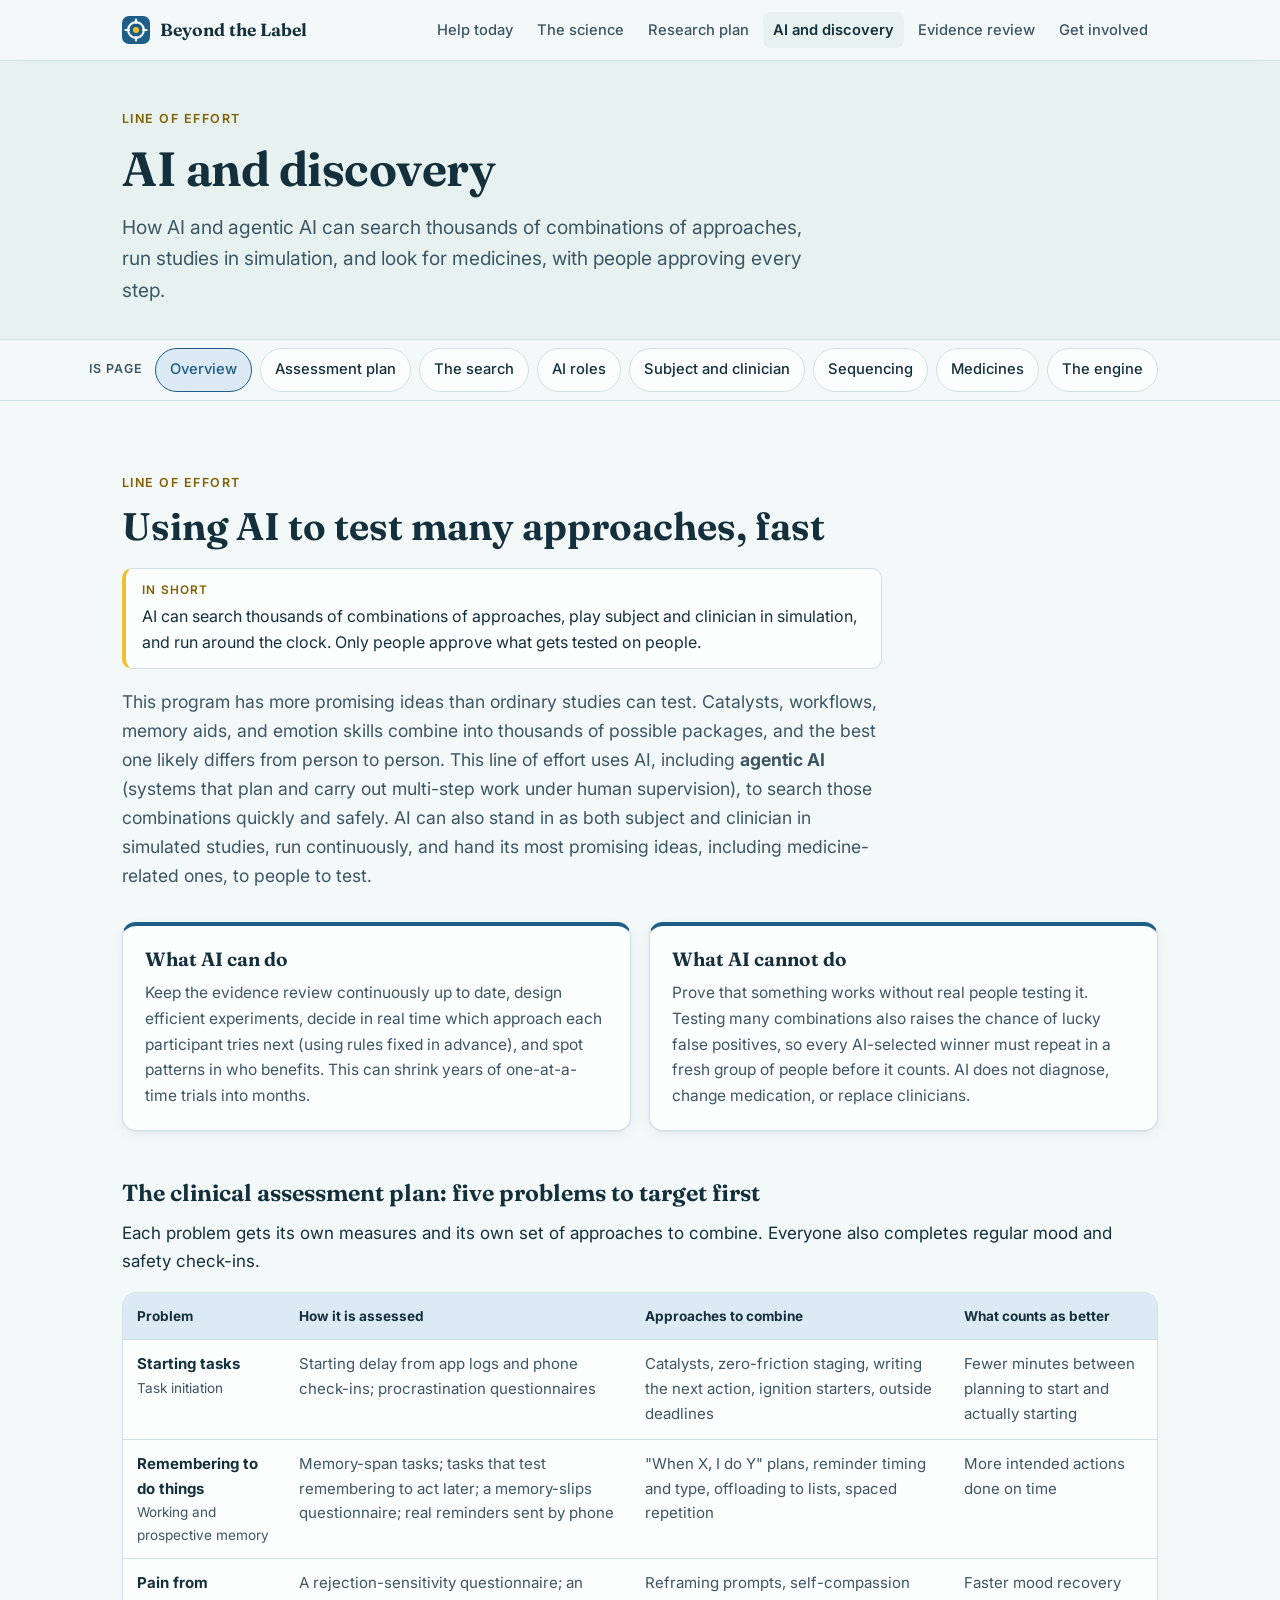
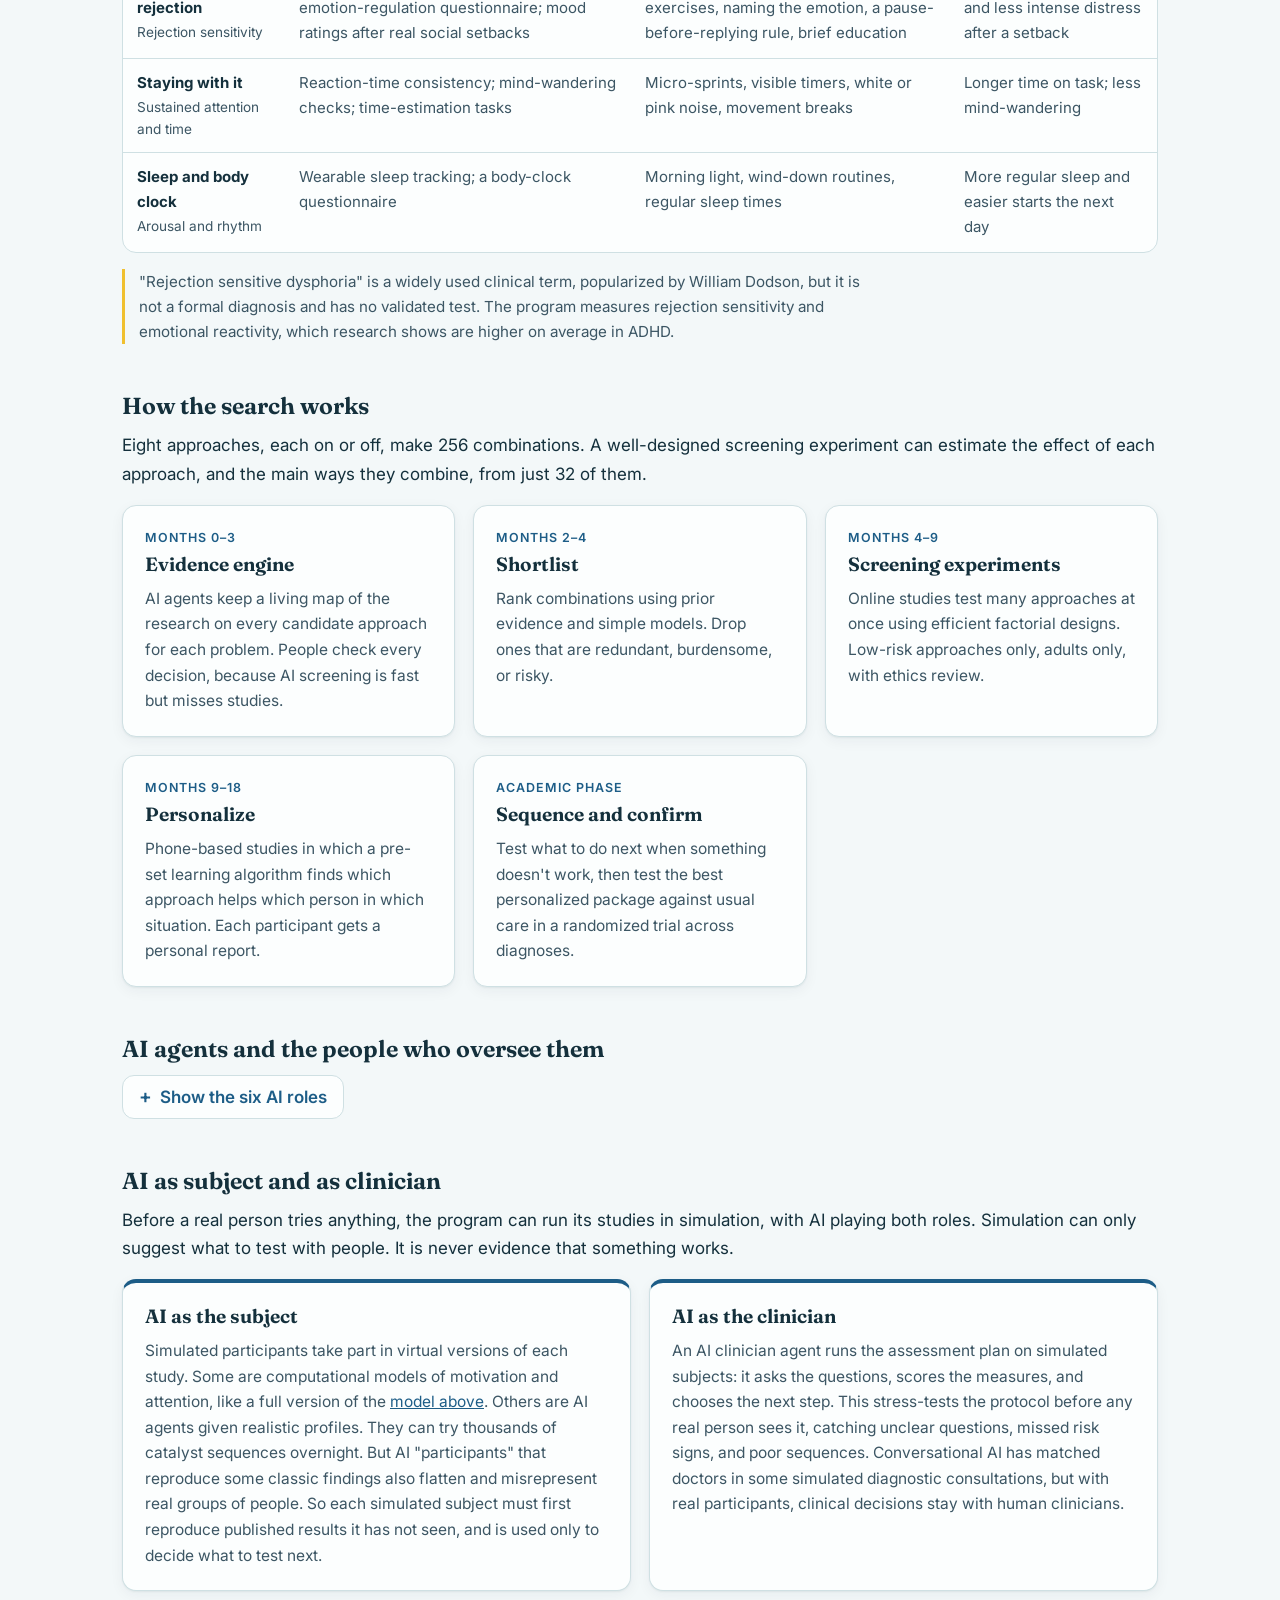
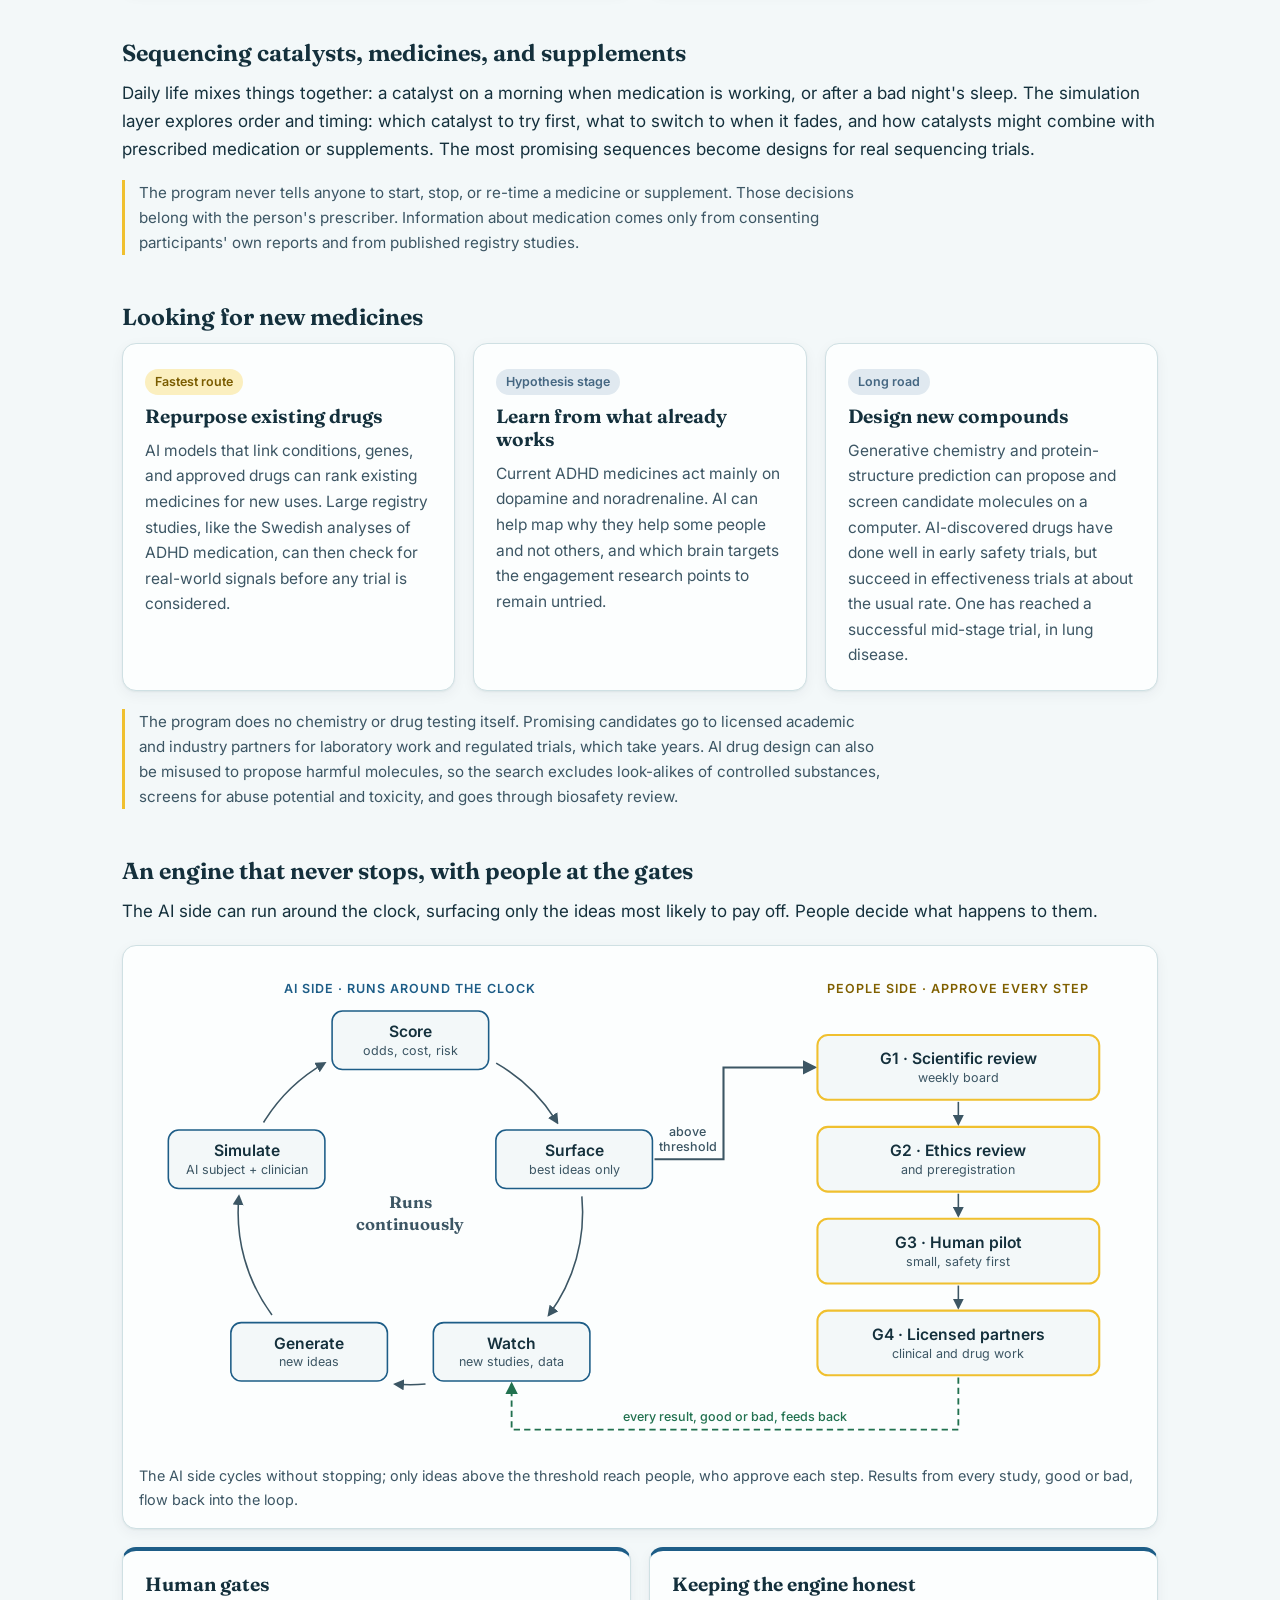
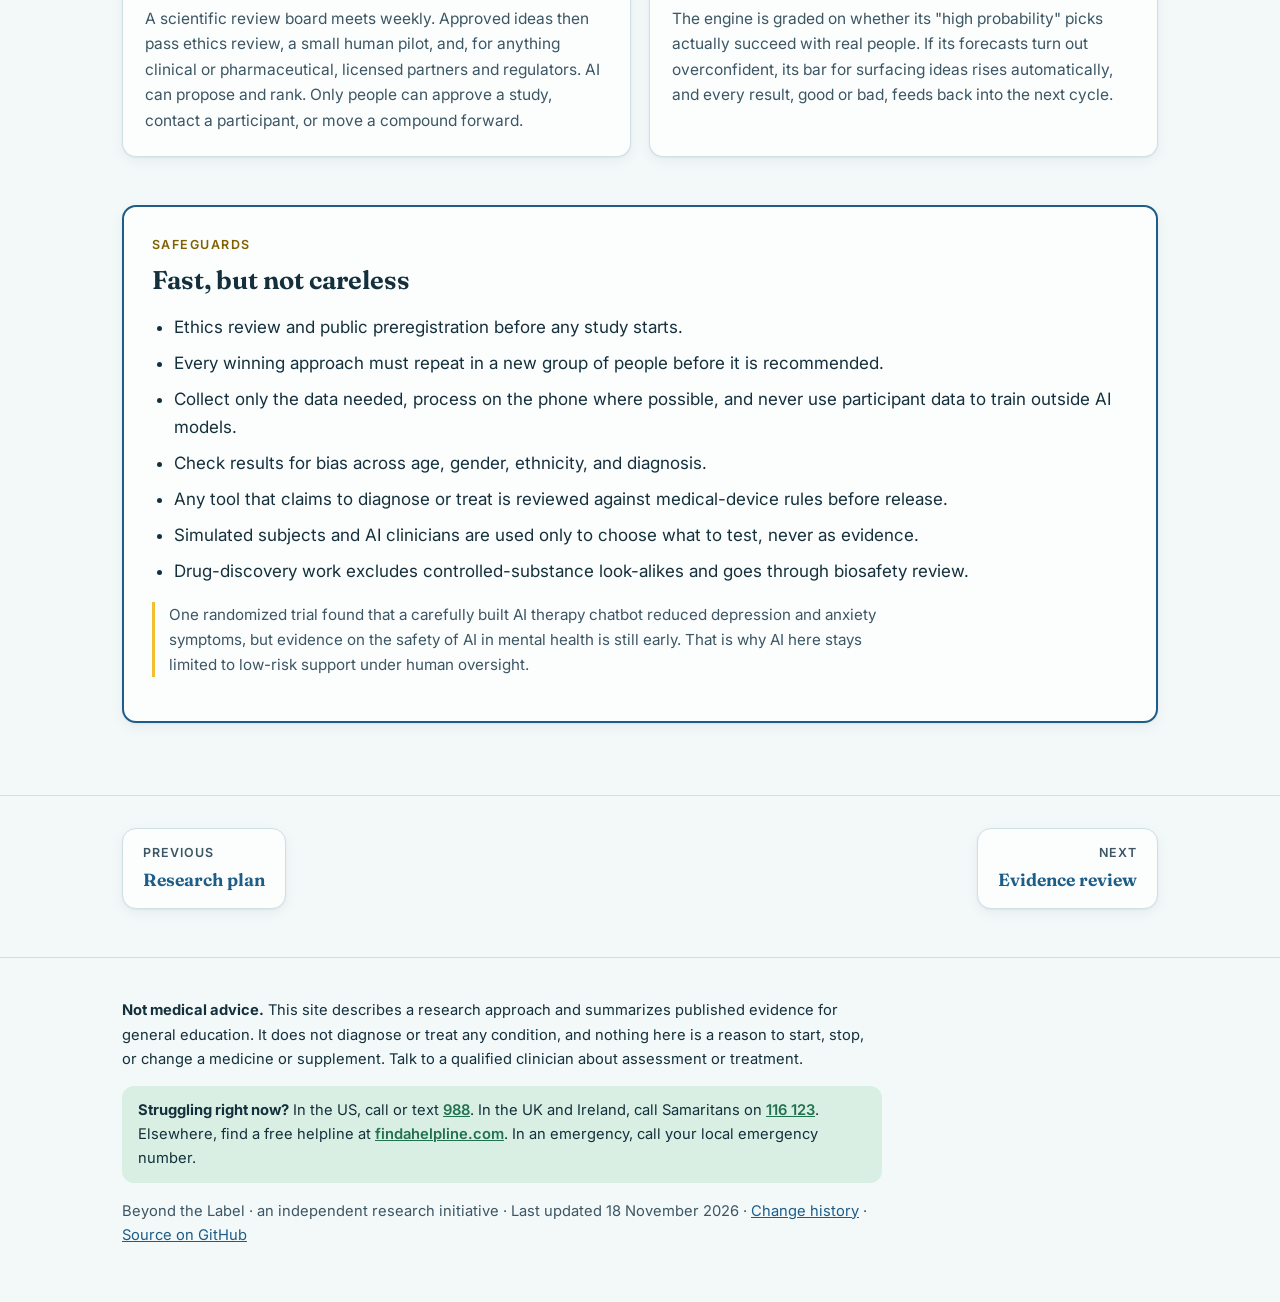
==== ai.html @ 79abee0c "Publish site Co-Authored-By: Claude Opus 5.5 <noreply@anthropic.com>" ====
<!doctype html>
<!-- Generated by tools/build.py from src/. Edit src/ and rebuild. -->
<html lang="en" class="has-toc">
<head>
  <meta charset="utf-8">
  <meta name="viewport" content="width=device-width, initial-scale=1, viewport-fit=cover">
  <meta name="theme-color" content="#f3f8f9" media="(prefers-color-scheme: light)">
  <meta name="theme-color" content="#0f1b21" media="(prefers-color-scheme: dark)">
  <meta name="color-scheme" content="light dark">
  <meta name="format-detection" content="telephone=no">
  <meta name="apple-mobile-web-app-title" content="Beyond the Label">
  <title>AI and discovery | Beyond the Label</title>
  <meta name="description" content="An AI-accelerated clinical assessment plan: simulated subjects and clinicians, sequencing with medicines, a drug discovery track, and a continuous engine with human gates.">
  <meta property="og:title" content="AI and discovery · Beyond the Label">
  <meta property="og:description" content="An AI-accelerated clinical assessment plan: simulated subjects and clinicians, sequencing with medicines, a drug discovery track, and a continuous engine with human gates.">
  <meta property="og:type" content="website">
  <meta property="og:url" content="https://adhd-irl.github.io/adhd-research/ai.html">
  <meta property="og:image" content="https://adhd-irl.github.io/adhd-research/assets/og-image.png">
  <meta property="og:image:width" content="1200">
  <meta property="og:image:height" content="630">
  <meta property="og:image:alt" content="Beyond the Label: assess how a mind engages, not just which label fits.">
  <meta name="twitter:card" content="summary_large_image">
  <link rel="canonical" href="https://adhd-irl.github.io/adhd-research/ai.html">
  <link rel="icon" href="assets/favicon.svg" type="image/svg+xml">
  <link rel="apple-touch-icon" href="assets/apple-touch-icon.png">
  <link rel="preconnect" href="https://fonts.googleapis.com">
  <link rel="preconnect" href="https://fonts.gstatic.com" crossorigin>
  <link href="https://fonts.googleapis.com/css2?family=Fraunces:opsz,wght@9..144,500;9..144,650&family=Inter:wght@400;500;600&display=swap" rel="stylesheet">
  <link rel="stylesheet" href="assets/style.css?v=37bc59380b">
</head>
<body>
<a class="skip" href="#main">Skip to content</a>

<header class="site-header">
  <div class="wrap header-inner">
    <a class="brand" href="index.html" aria-label="Beyond the Label home">
      <img src="assets/favicon.svg" alt="" width="28" height="28">
      <span>Beyond the Label</span>
    </a>
    <button class="nav-toggle" aria-expanded="false" aria-controls="site-nav">Menu</button>
    <nav id="site-nav" class="site-nav" aria-label="Site">
      <a href="help.html">Help today</a>
      <a href="science.html">The science</a>
      <a href="research.html">Research plan</a>
      <a href="ai.html" aria-current="page">AI and discovery</a>
      <a href="review.html">Evidence review</a>
      <a href="involved.html">Get involved</a>
    </nav>
  </div>
</header>

<main id="main">

  <section class="page-head">
    <div class="wrap">
      <p class="eyebrow">Line of effort</p>
      <h1>AI and discovery</h1>
      <p class="lede">How AI and agentic AI can search thousands of combinations of approaches, run studies in simulation, and look for medicines, with people approving every step.</p>
    </div>
  </section>

  <nav class="toc-bar" aria-label="On this page">
    <div class="wrap"><span class="toc-label">On this page</span><a href="#ai">Overview</a><a href="#assessment">Assessment plan</a><a href="#search">The search</a><a href="#agents">AI roles</a><a href="#simulation">Subject and clinician</a><a href="#sequencing">Sequencing</a><a href="#medicines">Medicines</a><a href="#engine">The engine</a></div>
  </nav>

  <section id="ai" class="section">
    <div class="wrap">
      <p class="eyebrow">Line of effort</p>
      <h2>Using AI to test many approaches, fast</h2>
      <p class="inshort"><span>In short</span>AI can search thousands of combinations of approaches, play subject and clinician in simulation, and run around the clock. Only people approve what gets tested on people.</p>
      <p class="section-lede">This program has more promising ideas than ordinary studies can test. Catalysts, workflows, memory aids, and emotion skills combine into thousands of possible packages, and the best one likely differs from person to person. This line of effort uses AI, including <strong>agentic AI</strong> (systems that plan and carry out multi-step work under human supervision), to search those combinations quickly and safely. AI can also stand in as both subject and clinician in simulated studies, run continuously, and hand its most promising ideas, including medicine-related ones, to people to test.</p>
      <div class="grid two">
        <div class="mech"><h3>What AI can do</h3><p>Keep the evidence review continuously up to date, design efficient experiments, decide in real time which approach each participant tries next (using rules fixed in advance), and spot patterns in who benefits. This can shrink years of one-at-a-time trials into months.</p></div>
        <div class="mech"><h3>What AI cannot do</h3><p>Prove that something works without real people testing it. Testing many combinations also raises the chance of lucky false positives, so every AI-selected winner must repeat in a fresh group of people before it counts. AI does not diagnose, change medication, or replace clinicians.</p></div>
      </div>

      <h3 class="sub" id="assessment">The clinical assessment plan: five problems to target first</h3>
      <p>Each problem gets its own measures and its own set of approaches to combine. Everyone also completes regular mood and safety check-ins.</p>
      <div class="table-wrap">
        <table class="matrix">
          <thead><tr><th scope="col">Problem</th><th scope="col">How it is assessed</th><th scope="col">Approaches to combine</th><th scope="col">What counts as better</th></tr></thead>
          <tbody>
            <tr><th scope="row">Starting tasks<span>Task initiation</span></th><td>Starting delay from app logs and phone check-ins; procrastination questionnaires</td><td>Catalysts, zero-friction staging, writing the next action, ignition starters, outside deadlines</td><td>Fewer minutes between planning to start and actually starting</td></tr>
            <tr><th scope="row">Remembering to do things<span>Working and prospective memory</span></th><td>Memory-span tasks; tasks that test remembering to act later; a memory-slips questionnaire; real reminders sent by phone</td><td>"When X, I do Y" plans, reminder timing and type, offloading to lists, spaced repetition</td><td>More intended actions done on time</td></tr>
            <tr><th scope="row">Pain from rejection<span>Rejection sensitivity</span></th><td>A rejection-sensitivity questionnaire; an emotion-regulation questionnaire; mood ratings after real social setbacks</td><td>Reframing prompts, self-compassion exercises, naming the emotion, a pause-before-replying rule, brief education</td><td>Faster mood recovery and less intense distress after a setback</td></tr>
            <tr><th scope="row">Staying with it<span>Sustained attention and time</span></th><td>Reaction-time consistency; mind-wandering checks; time-estimation tasks</td><td>Micro-sprints, visible timers, white or pink noise, movement breaks</td><td>Longer time on task; less mind-wandering</td></tr>
            <tr><th scope="row">Sleep and body clock<span>Arousal and rhythm</span></th><td>Wearable sleep tracking; a body-clock questionnaire</td><td>Morning light, wind-down routines, regular sleep times</td><td>More regular sleep and easier starts the next day</td></tr>
          </tbody>
        </table>
      </div>
      <p class="note">"Rejection sensitive dysphoria" is a widely used clinical term, popularized by William Dodson, but it is not a formal diagnosis and has no validated test. The program measures rejection sensitivity and emotional reactivity, which research shows are higher on average in ADHD.</p>

      <h3 class="sub" id="search">How the search works</h3>
      <p>Eight approaches, each on or off, make 256 combinations. A well-designed screening experiment can estimate the effect of each approach, and the main ways they combine, from just 32 of them.</p>
      <ol class="roadmap">
        <li><p class="phase">Months 0–3</p><h3>Evidence engine</h3><p>AI agents keep a living map of the research on every candidate approach for each problem. People check every decision, because AI screening is fast but misses studies.</p></li>
        <li><p class="phase">Months 2–4</p><h3>Shortlist</h3><p>Rank combinations using prior evidence and simple models. Drop ones that are redundant, burdensome, or risky.</p></li>
        <li><p class="phase">Months 4–9</p><h3>Screening experiments</h3><p>Online studies test many approaches at once using efficient factorial designs. Low-risk approaches only, adults only, with ethics review.</p></li>
        <li><p class="phase">Months 9–18</p><h3>Personalize</h3><p>Phone-based studies in which a pre-set learning algorithm finds which approach helps which person in which situation. Each participant gets a personal report.</p></li>
        <li><p class="phase">Academic phase</p><h3>Sequence and confirm</h3><p>Test what to do next when something doesn't work, then test the best personalized package against usual care in a randomized trial across diagnoses.</p></li>
      </ol>

      <h3 class="sub" id="agents">AI agents and the people who oversee them</h3>
      <details class="more-block">
        <summary>Show the six AI roles</summary>
      <div class="grid three tips">
        <article class="tip"><h3>Evidence agent</h3><p>Searches, screens, and summarizes studies. People verify every inclusion and every number.</p></article>
        <article class="tip"><h3>Design agent</h3><p>Drafts experiments and simulates how many participants are needed. A statistician signs off.</p></article>
        <article class="tip"><h3>Allocation engine</h3><p>Decides who tries what next, using only rules registered in advance. It cannot rewrite its own rules.</p></article>
        <article class="tip"><h3>Analysis agent</h3><p>Runs the planned analyses and flags anything unusual. Unplanned findings are labeled as exploratory.</p></article>
        <article class="tip"><h3>Participant assistant</h3><p>Sends prompts and scripted, low-risk coaching. It is not a therapist. Any sign of crisis goes straight to a person, with crisis contacts shown.</p></article>
        <article class="tip"><h3>Safety monitor</h3><p>Watches mood scores and side effects and can pause a study arm. People decide what happens next.</p></article>
      </div>
      </details>

      <h3 class="sub" id="simulation">AI as subject and as clinician</h3>
      <p>Before a real person tries anything, the program can run its studies in simulation, with AI playing both roles. Simulation can only suggest what to test with people. It is never evidence that something works.</p>
      <div class="grid two">
        <div class="mech"><h3>AI as the subject</h3><p>Simulated participants take part in virtual versions of each study. Some are computational models of motivation and attention, like a full version of the <a href="science.html#model">model above</a>. Others are AI agents given realistic profiles. They can try thousands of catalyst sequences overnight. But AI "participants" that reproduce some classic findings also flatten and misrepresent real groups of people. So each simulated subject must first reproduce published results it has not seen, and is used only to decide what to test next.</p></div>
        <div class="mech"><h3>AI as the clinician</h3><p>An AI clinician agent runs the assessment plan on simulated subjects: it asks the questions, scores the measures, and chooses the next step. This stress-tests the protocol before any real person sees it, catching unclear questions, missed risk signs, and poor sequences. Conversational AI has matched doctors in some simulated diagnostic consultations, but with real participants, clinical decisions stay with human clinicians.</p></div>
      </div>

      <h3 class="sub" id="sequencing">Sequencing catalysts, medicines, and supplements</h3>
      <p>Daily life mixes things together: a catalyst on a morning when medication is working, or after a bad night's sleep. The simulation layer explores order and timing: which catalyst to try first, what to switch to when it fades, and how catalysts might combine with prescribed medication or supplements. The most promising sequences become designs for real sequencing trials.</p>
      <p class="note">The program never tells anyone to start, stop, or re-time a medicine or supplement. Those decisions belong with the person's prescriber. Information about medication comes only from consenting participants' own reports and from published registry studies.</p>

      <h3 class="sub" id="medicines">Looking for new medicines</h3>
      <div class="grid three tips">
        <article class="tip"><span class="badge good">Fastest route</span><h3>Repurpose existing drugs</h3><p>AI models that link conditions, genes, and approved drugs can rank existing medicines for new uses. Large registry studies, like the Swedish analyses of ADHD medication, can then check for real-world signals before any trial is considered.</p></article>
        <article class="tip"><span class="badge early">Hypothesis stage</span><h3>Learn from what already works</h3><p>Current ADHD medicines act mainly on dopamine and noradrenaline. AI can help map why they help some people and not others, and which brain targets the engagement research points to remain untried.</p></article>
        <article class="tip"><span class="badge early">Long road</span><h3>Design new compounds</h3><p>Generative chemistry and protein-structure prediction can propose and screen candidate molecules on a computer. AI-discovered drugs have done well in early safety trials, but succeed in effectiveness trials at about the usual rate. One has reached a successful mid-stage trial, in lung disease.</p></article>
      </div>
      <p class="note">The program does no chemistry or drug testing itself. Promising candidates go to licensed academic and industry partners for laboratory work and regulated trials, which take years. AI drug design can also be misused to propose harmful molecules, so the search excludes look-alikes of controlled substances, screens for abuse potential and toxicity, and goes through biosafety review.</p>

      <h3 class="sub" id="engine">An engine that never stops, with people at the gates</h3>
      <p>The AI side can run around the clock, surfacing only the ideas most likely to pay off. People decide what happens to them.</p>
      <figure class="engine-fig">
        <div class="engine-wide">
<svg class="engine-svg" viewBox="0 0 960 470" role="img" aria-labelledby="egd-t egd-d" xmlns="http://www.w3.org/2000/svg">
<title id="egd-t">The engine loop</title>
<desc id="egd-d">The AI side cycles continuously through five steps: watch new studies and data, generate ideas, simulate them with AI subjects and an AI clinician, score their odds, cost and risk, and surface only the best. Ideas above the threshold pass to people through four gates in order: scientific review, ethics review, a human pilot, and licensed partners. Every result feeds back into the loop.</desc>
<defs><marker id="egd-a" viewBox="0 0 10 10" refX="8" refY="5" markerWidth="7" markerHeight="7" orient="auto-start-reverse"><path class="eg-head" d="M0 0L10 5L0 10z"/></marker><marker id="egd-b" viewBox="0 0 10 10" refX="8" refY="5" markerWidth="7" markerHeight="7" orient="auto-start-reverse"><path class="eg-head-fb" d="M0 0L10 5L0 10z"/></marker></defs>
<text class="eg-head-t" x="260" y="30" text-anchor="middle">AI side · runs around the clock</text>
<text class="eg-head-t eg-people" x="785.0" y="30" text-anchor="middle">People side · approve every step</text>
<path class="eg-line" d="M342.2 96.9A165 165 0 0 1 400.7 153.8" marker-end="url(#egd-a)"/>
<path class="eg-line" d="M424.3 224.5A165 165 0 0 1 392.6 338.2" marker-end="url(#egd-a)"/>
<path class="eg-line" d="M274.5 404.4A165 165 0 0 1 245.5 404.4" marker-end="url(#egd-a)"/>
<path class="eg-line" d="M127.4 338.2A165 165 0 0 1 95.7 224.5" marker-end="url(#egd-a)"/>
<path class="eg-line" d="M119.3 153.8A165 165 0 0 1 177.8 96.9" marker-end="url(#egd-a)"/>
<text class="eg-center" x="260" y="236" text-anchor="middle">Runs</text>
<text class="eg-center" x="260" y="257" text-anchor="middle">continuously</text>
<g><rect class="eg-node" x="185.0" y="47.0" width="150" height="56" rx="10"/><text class="eg-title" x="260.0" y="72.0" text-anchor="middle">Score</text><text class="eg-sub" x="260.0" y="89.0" text-anchor="middle">odds, cost, risk</text></g>
<g><rect class="eg-node" x="341.9" y="161.0" width="150" height="56" rx="10"/><text class="eg-title" x="416.9" y="186.0" text-anchor="middle">Surface</text><text class="eg-sub" x="416.9" y="203.0" text-anchor="middle">best ideas only</text></g>
<g><rect class="eg-node" x="282.0" y="345.5" width="150" height="56" rx="10"/><text class="eg-title" x="357.0" y="370.5" text-anchor="middle">Watch</text><text class="eg-sub" x="357.0" y="387.5" text-anchor="middle">new studies, data</text></g>
<g><rect class="eg-node" x="88.0" y="345.5" width="150" height="56" rx="10"/><text class="eg-title" x="163.0" y="370.5" text-anchor="middle">Generate</text><text class="eg-sub" x="163.0" y="387.5" text-anchor="middle">new ideas</text></g>
<g><rect class="eg-node" x="28.1" y="161.0" width="150" height="56" rx="10"/><text class="eg-title" x="103.1" y="186.0" text-anchor="middle">Simulate</text><text class="eg-sub" x="103.1" y="203.0" text-anchor="middle">AI subject + clinician</text></g>
<path class="eg-exit" d="M493.9 189.0H560V101.0H647" marker-end="url(#egd-a)"/>
<text class="eg-label" x="525.9621625943502" y="167.01219592813368" text-anchor="middle">above</text>
<path class="eg-fb" d="M785.0 398V448H357.0V404.5" marker-end="url(#egd-b)"/>
<text class="eg-label eg-fb-t" x="570.992283314129" y="440" text-anchor="middle">every result, good or bad, feeds back</text>
<g><rect class="eg-gate" x="650" y="70" width="270" height="62" rx="10"/><text class="eg-title" x="785.0" y="98.0" text-anchor="middle">G1 · Scientific review</text><text class="eg-sub" x="785.0" y="115.0" text-anchor="middle">weekly board</text></g>
<path class="eg-line" d="M785.0 134V155" marker-end="url(#egd-a)"/>
<g><rect class="eg-gate" x="650" y="158" width="270" height="62" rx="10"/><text class="eg-title" x="785.0" y="186.0" text-anchor="middle">G2 · Ethics review</text><text class="eg-sub" x="785.0" y="203.0" text-anchor="middle">and preregistration</text></g>
<path class="eg-line" d="M785.0 222V243" marker-end="url(#egd-a)"/>
<g><rect class="eg-gate" x="650" y="246" width="270" height="62" rx="10"/><text class="eg-title" x="785.0" y="274.0" text-anchor="middle">G3 · Human pilot</text><text class="eg-sub" x="785.0" y="291.0" text-anchor="middle">small, safety first</text></g>
<path class="eg-line" d="M785.0 310V331" marker-end="url(#egd-a)"/>
<g><rect class="eg-gate" x="650" y="334" width="270" height="62" rx="10"/><text class="eg-title" x="785.0" y="362.0" text-anchor="middle">G4 · Licensed partners</text><text class="eg-sub" x="785.0" y="379.0" text-anchor="middle">clinical and drug work</text></g>
<text class="eg-label" x="526.0" y="181.0" text-anchor="middle">threshold</text></svg>
        </div>
        <div class="engine-narrow">
<svg class="engine-svg" viewBox="0 0 360 786" role="img" aria-labelledby="egp-t egp-d" xmlns="http://www.w3.org/2000/svg">
<title id="egp-t">The engine loop</title>
<desc id="egp-d">The AI side cycles continuously through five steps: watch new studies and data, generate ideas, simulate them with AI subjects and an AI clinician, score their odds, cost and risk, and surface only the best. Ideas above the threshold pass to people through four gates in order: scientific review, ethics review, a human pilot, and licensed partners. Every result feeds back into the loop.</desc>
<defs><marker id="egp-a" viewBox="0 0 10 10" refX="8" refY="5" markerWidth="7" markerHeight="7" orient="auto-start-reverse"><path class="eg-head" d="M0 0L10 5L0 10z"/></marker><marker id="egp-b" viewBox="0 0 10 10" refX="8" refY="5" markerWidth="7" markerHeight="7" orient="auto-start-reverse"><path class="eg-head-fb" d="M0 0L10 5L0 10z"/></marker></defs>
<text class="eg-head-t" x="180" y="24" text-anchor="middle">AI side · runs around the clock</text>
<text class="eg-head-t eg-people" x="180" y="400" text-anchor="middle">People side · approve every step</text>
<path class="eg-line" d="M231.1 93.3A122 122 0 0 1 272.0 130.2" marker-end="url(#egp-a)"/>
<path class="eg-line" d="M293.9 194.6A122 122 0 0 1 274.2 266.7" marker-end="url(#egp-a)"/>
<path class="eg-line" d="M184.6 321.3A122 122 0 0 1 159.4 321.3" marker-end="url(#egp-a)"/>
<path class="eg-line" d="M69.8 266.7A122 122 0 0 1 50.1 194.6" marker-end="url(#egp-a)"/>
<path class="eg-line" d="M72.0 130.2A122 122 0 0 1 112.9 93.3" marker-end="url(#egp-a)"/>
<text class="eg-center" x="172" y="196" text-anchor="middle">Runs</text>
<text class="eg-center" x="172" y="216" text-anchor="middle">continuously</text>
<g><rect class="eg-node" x="120.0" y="53.0" width="104" height="50" rx="10"/><text class="eg-title" x="172.0" y="75.0" text-anchor="middle">Score</text><text class="eg-sub" x="172.0" y="91.0" text-anchor="middle">odds, cost, risk</text></g>
<g><rect class="eg-node" x="236.0" y="137.3" width="104" height="50" rx="10"/><text class="eg-title" x="288.0" y="159.3" text-anchor="middle">Surface</text><text class="eg-sub" x="288.0" y="175.3" text-anchor="middle">best ideas only</text></g>
<g><rect class="eg-node" x="191.7" y="273.7" width="104" height="50" rx="10"/><text class="eg-title" x="243.7" y="295.7" text-anchor="middle">Watch</text><text class="eg-sub" x="243.7" y="311.7" text-anchor="middle">new studies</text></g>
<g><rect class="eg-node" x="48.3" y="273.7" width="104" height="50" rx="10"/><text class="eg-title" x="100.3" y="295.7" text-anchor="middle">Generate</text><text class="eg-sub" x="100.3" y="311.7" text-anchor="middle">new ideas</text></g>
<g><rect class="eg-node" x="4.0" y="137.3" width="104" height="50" rx="10"/><text class="eg-title" x="56.0" y="159.3" text-anchor="middle">Simulate</text><text class="eg-sub" x="56.0" y="175.3" text-anchor="middle">AI tests them</text></g>
<path class="eg-exit" d="M342.0 162.3H354V414H180.0V443" marker-end="url(#egp-a)"/>
<text class="eg-label" x="188.0" y="432" text-anchor="start">above threshold</text>
<path class="eg-fb" d="M180.0 738V772H10V352H243.7V326.7" marker-end="url(#egp-b)"/>
<text class="eg-label eg-fb-t" x="18" y="370" text-anchor="start">every result feeds back</text>
<g><rect class="eg-gate" x="50" y="446" width="260" height="56" rx="10"/><text class="eg-title" x="180.0" y="471.0" text-anchor="middle">G1 · Scientific review</text><text class="eg-sub" x="180.0" y="487.0" text-anchor="middle">weekly board</text></g>
<path class="eg-line" d="M180.0 504V521" marker-end="url(#egp-a)"/>
<g><rect class="eg-gate" x="50" y="524" width="260" height="56" rx="10"/><text class="eg-title" x="180.0" y="549.0" text-anchor="middle">G2 · Ethics review</text><text class="eg-sub" x="180.0" y="565.0" text-anchor="middle">and preregistration</text></g>
<path class="eg-line" d="M180.0 582V599" marker-end="url(#egp-a)"/>
<g><rect class="eg-gate" x="50" y="602" width="260" height="56" rx="10"/><text class="eg-title" x="180.0" y="627.0" text-anchor="middle">G3 · Human pilot</text><text class="eg-sub" x="180.0" y="643.0" text-anchor="middle">small, safety first</text></g>
<path class="eg-line" d="M180.0 660V677" marker-end="url(#egp-a)"/>
<g><rect class="eg-gate" x="50" y="680" width="260" height="56" rx="10"/><text class="eg-title" x="180.0" y="705.0" text-anchor="middle">G4 · Licensed partners</text><text class="eg-sub" x="180.0" y="721.0" text-anchor="middle">clinical and drug work</text></g>
</svg>
        </div>
        <figcaption>The AI side cycles without stopping; only ideas above the threshold reach people, who approve each step. Results from every study, good or bad, flow back into the loop.</figcaption>
      </figure>
      <div class="grid two" style="margin-top:18px">
        <div class="mech"><h3>Human gates</h3><p>A scientific review board meets weekly. Approved ideas then pass ethics review, a small human pilot, and, for anything clinical or pharmaceutical, licensed partners and regulators. AI can propose and rank. Only people can approve a study, contact a participant, or move a compound forward.</p></div>
        <div class="mech"><h3>Keeping the engine honest</h3><p>The engine is graded on whether its "high probability" picks actually succeed with real people. If its forecasts turn out overconfident, its bar for surfacing ideas rises automatically, and every result, good or bad, feeds back into the next cycle.</p></div>
      </div>

      <div class="feature-study">
        <p class="eyebrow">Safeguards</p>
        <h3>Fast, but not careless</h3>
        <ul class="steps">
          <li>Ethics review and public preregistration before any study starts.</li>
          <li>Every winning approach must repeat in a new group of people before it is recommended.</li>
          <li>Collect only the data needed, process on the phone where possible, and never use participant data to train outside AI models.</li>
          <li>Check results for bias across age, gender, ethnicity, and diagnosis.</li>
          <li>Any tool that claims to diagnose or treat is reviewed against medical-device rules before release.</li>
          <li>Simulated subjects and AI clinicians are used only to choose what to test, never as evidence.</li>
          <li>Drug-discovery work excludes controlled-substance look-alikes and goes through biosafety review.</li>
        </ul>
        <p class="note">One randomized trial found that a carefully built AI therapy chatbot reduced depression and anxiety symptoms, but evidence on the safety of AI in mental health is still early. That is why AI here stays limited to low-risk support under human oversight.</p>
      </div>
    </div>
  </section>

  <nav class="pager" aria-label="Pages">
    <div class="wrap"><a class="pager-prev" href="research.html"><span>Previous</span>Research plan</a><a class="pager-next" href="review.html"><span>Next</span>Evidence review</a></div>
  </nav>

</main>

<footer class="site-footer">
  <div class="wrap">
    <p><strong>Not medical advice.</strong> This site describes a research approach and summarizes published evidence for general education. It does not diagnose or treat any condition, and nothing here is a reason to start, stop, or change a medicine or supplement. Talk to a qualified clinician about assessment or treatment.</p>
    <p class="crisis" role="note"><strong>Struggling right now?</strong> In the US, call or text <a href="tel:988">988</a>. In the UK and Ireland, call Samaritans on <a href="tel:116123">116&nbsp;123</a>. Elsewhere, find a free helpline at <a href="https://findahelpline.com" rel="noopener">findahelpline.com</a>. In an emergency, call your local emergency number.</p>
    <p class="muted">Beyond the Label · an independent research initiative · Last updated <time datetime="2026-11-18">18 November 2026</time> · <a href="https://github.com/ADHD-IRL/adhd-research/commits/main">Change history</a> · <a href="https://github.com/ADHD-IRL/adhd-research">Source on GitHub</a></p>
  </div>
</footer>

<script src="assets/app.js?v=37bc59380b"></script>
</body>
</html>
---- assets/style.css ----
:root {
  --bg: #f3f8f9;
  --bg-alt: #e6f1f0;
  --surface: #fcfefe;
  --ink: #14303c;
  --ink-soft: #3c5664;
  --line: #cfe0e3;
  --accent: #1d5d87;
  --accent-ink: #ffffff;
  --accent-soft: #dbeaf4;
  --warm: #806000;
  --warm-soft: #fdf2c8;
  --sun: #f0c02f;
  --good: #21714f;
  --good-soft: #d9efe4;
  --mid: #7a5c00;
  --mid-soft: #fbefbf;
  --early: #456782;
  --early-soft: #e0e9f0;
  --radius: 14px;
  --shadow: 0 1px 2px rgba(20, 48, 60, .06), 0 4px 14px rgba(20, 48, 60, .05);
  --serif: "Fraunces", Georgia, serif;
  --sans: "Inter", system-ui, -apple-system, "Segoe UI", sans-serif;
}

@media (prefers-color-scheme: dark) {
  :root:not([data-theme="light"]) {
    --bg: #0f1b21;
    --bg-alt: #13232a;
    --surface: #1a2c35;
    --ink: #e5eef0;
    --ink-soft: #a8bcc4;
    --line: #2a3f48;
    --accent: #7fb9e2;
    --accent-ink: #0d1a22;
    --accent-soft: #1c3546;
    --warm: #f2c94c;
    --warm-soft: #3a3219;
    --sun: #e8c043;
    --good: #7dd3a8;
    --good-soft: #1a3a2d;
    --mid: #eecb52;
    --mid-soft: #3a3219;
    --early: #a3bdd4;
    --early-soft: #21323f;
    --shadow: 0 1px 2px rgba(0, 0, 0, .3);
  }
}

* { box-sizing: border-box; }
html { scroll-behavior: smooth; scroll-padding-top: calc(72px + env(safe-area-inset-top)); -webkit-text-size-adjust: 100%; text-size-adjust: 100%; }
@media (prefers-reduced-motion: reduce) { html { scroll-behavior: auto; } * { transition: none !important; } }

body {
  margin: 0;
  background: var(--bg);
  color: var(--ink);
  font: 17px/1.65 var(--sans);
  -webkit-font-smoothing: antialiased;
  -webkit-tap-highlight-color: color-mix(in srgb, var(--accent) 18%, transparent);
}
body.nav-open { overflow: hidden; }
a, button, summary, label, input { touch-action: manipulation; }

h1, h2, h3, h4 { font-family: var(--serif); font-weight: 650; line-height: 1.2; margin: 0 0 .5em; }
h1 { font-size: clamp(2.1rem, 5.5vw, 3.6rem); letter-spacing: -.01em; }
h2 { font-size: clamp(1.7rem, 3.6vw, 2.4rem); }
h3 { font-size: 1.2rem; }
h4 { font-size: 1.05rem; }
p { margin: 0 0 1em; }
a { color: var(--accent); }
a:focus-visible, button:focus-visible, input:focus-visible, summary:focus-visible { outline: 3px solid var(--sun); outline-offset: 2px; }

.wrap { max-width: 1100px; margin: 0 auto; padding: 0 max(16px, env(safe-area-inset-right)) 0 max(16px, env(safe-area-inset-left)); }
.wrap.narrow { max-width: 760px; }
@media (min-width: 700px) { .wrap { padding: 0 max(32px, env(safe-area-inset-right)) 0 max(32px, env(safe-area-inset-left)); } }

.skip { position: absolute; left: -999px; top: 8px; background: var(--accent); color: var(--accent-ink); padding: 8px 12px; border-radius: 8px; z-index: 100; }
.skip:focus { left: 8px; }

/* Header */
.site-header { position: sticky; top: 0; z-index: 50; background: color-mix(in srgb, var(--bg) 88%, transparent); -webkit-backdrop-filter: blur(10px); backdrop-filter: blur(10px); border-bottom: 1px solid var(--line); padding-top: env(safe-area-inset-top); }
.header-inner { display: flex; align-items: center; justify-content: space-between; min-height: 60px; gap: 16px; }
.brand { white-space: nowrap; min-height: 44px; display: flex; align-items: center; gap: 10px; text-decoration: none; color: var(--ink); font-family: var(--serif); font-weight: 650; font-size: 1.1rem; }
.site-nav { display: flex; gap: 4px; }
.site-nav a { white-space: nowrap; color: var(--ink-soft); text-decoration: none; font-size: .92rem; font-weight: 500; padding: 6px 10px; border-radius: 8px; }
@media (hover: hover) { .site-nav a:hover { color: var(--ink); background: var(--bg-alt); } }
.nav-toggle { display: none; font: 500 .95rem var(--sans); background: var(--surface); color: var(--ink); border: 1px solid var(--line); border-radius: 10px; padding: 0 16px; min-height: 44px; min-width: 44px; cursor: pointer; }
@media (max-width: 900px) {
  .nav-toggle { display: block; }
  .site-nav { display: none; position: absolute; top: 100%; left: 0; right: 0; flex-direction: column; gap: 0; background: var(--bg); border-bottom: 1px solid var(--line); box-shadow: 0 12px 24px rgba(0, 0, 0, .12); padding: 4px max(16px, env(safe-area-inset-right)) calc(12px + env(safe-area-inset-bottom)) max(16px, env(safe-area-inset-left)); max-height: calc(100vh - 60px - env(safe-area-inset-top)); max-height: calc(100dvh - 60px - env(safe-area-inset-top)); overflow-y: auto; overscroll-behavior: contain; -webkit-overflow-scrolling: touch; }
  .site-nav.open { display: flex; }
  .site-nav a { display: flex; align-items: center; min-height: 48px; padding: 0 8px; font-size: 1.05rem; color: var(--ink); border-bottom: 1px solid var(--line); border-radius: 0; }
  .site-nav a:last-child { border-bottom: 0; }
}

/* Hero */
.hero { padding: 72px 0 56px; }
.eyebrow { text-transform: uppercase; letter-spacing: .12em; font-size: .78rem; font-weight: 600; color: var(--warm); margin-bottom: .8em; }
.accent { color: var(--accent); }
.lede { font-size: 1.2rem; color: var(--ink-soft); max-width: 680px; }
.hero-actions { display: flex; flex-wrap: wrap; gap: 12px; margin: 28px 0 40px; }
.btn { display: inline-block; padding: 12px 20px; border-radius: 999px; border: 1.5px solid var(--accent); color: var(--accent); text-decoration: none; font-weight: 600; font-size: .98rem; }
.btn.primary { background: var(--accent); color: var(--accent-ink); }
@media (hover: hover) { .btn:hover { transform: translateY(-1px); } }
.btn { min-height: 44px; display: inline-flex; align-items: center; }
.tldr { list-style: none; padding: 0; margin: 0; display: grid; gap: 12px; grid-template-columns: repeat(auto-fit, minmax(240px, 1fr)); }
.tldr li { background: var(--surface); border: 1px solid var(--line); border-left: 4px solid var(--sun); border-radius: 10px; padding: 14px 16px; font-size: .98rem; box-shadow: var(--shadow); }

/* Sections */
.section { padding: 72px 0; }
.section.alt { background: var(--bg-alt); }
.section-lede { font-size: 1.1rem; color: var(--ink-soft); max-width: 760px; margin-bottom: 32px; }
.sub { margin-top: 48px; font-size: 1.45rem; }

.grid { display: grid; gap: 18px; }
.grid.two { grid-template-columns: repeat(auto-fit, minmax(min(100%, 380px), 1fr)); }
.grid.three { grid-template-columns: repeat(auto-fit, minmax(min(100%, 290px), 1fr)); }

.card, .mech, .metric, .tip { background: var(--surface); border: 1px solid var(--line); border-radius: var(--radius); padding: 22px; box-shadow: var(--shadow); }
.card p, .mech p, .metric p, .tip p { margin: 0; color: var(--ink-soft); font-size: .97rem; }
.mech { border-top: 4px solid var(--accent); }
.metric { border-top: 4px solid var(--sun); }

/* Equation */
.equation { display: flex; align-items: center; justify-content: center; gap: 18px; flex-wrap: wrap; background: var(--surface); border: 1px solid var(--line); border-radius: var(--radius); padding: 28px 16px; margin: 0 0 28px; font-family: var(--serif); box-shadow: var(--shadow); }
.eq-label { font-size: 1.5rem; font-weight: 650; }
.eq-op { font-size: 1.6rem; color: var(--ink-soft); }
.eq-frac { display: inline-flex; flex-direction: column; text-align: center; font-size: 1.2rem; }
.eq-top { padding: 0 10px 6px; border-bottom: 2px solid var(--ink); }
.eq-bottom { padding: 6px 10px 0; color: var(--warm); font-weight: 650; }

/* Now / not now */
.now-notnow { display: grid; grid-template-columns: 1fr 1fr; gap: 14px; margin: 20px 0 24px; }
@media (max-width: 600px) { .now-notnow { grid-template-columns: 1fr; } }
.bin { border-radius: var(--radius); padding: 18px; display: flex; flex-wrap: wrap; gap: 8px; align-content: flex-start; border: 1px solid var(--line); }
.bin.now { background: var(--warm-soft); }
.bin.later { background: var(--surface); }
.bin-title { width: 100%; margin: 0 0 4px; font-family: var(--serif); font-weight: 650; font-size: 1.1rem; }
.chip { display: inline-block; padding: 6px 12px; border-radius: 999px; background: var(--bg-alt); color: var(--ink-soft); font-size: .9rem; border: 1px solid var(--line); }
.chip.hot { background: var(--surface); color: var(--ink); border-color: var(--sun); }

/* Model */
.model { display: grid; grid-template-columns: 1.1fr 1fr; gap: 24px; background: var(--surface); border: 1px solid var(--line); border-radius: var(--radius); padding: 24px; box-shadow: var(--shadow); }
@media (max-width: 860px) { .model { grid-template-columns: 1fr; padding: 18px; } }
fieldset { border: 0; padding: 0; margin: 0 0 18px; min-width: 0; }
legend { font-weight: 600; font-size: .9rem; margin-bottom: 8px; padding: 0; }
.seg { display: flex; flex-wrap: wrap; gap: 6px; }
.seg button { font: 500 .95rem var(--sans); min-height: 44px; padding: 8px 14px; border-radius: 999px; border: 1px solid var(--line); background: var(--bg); color: var(--ink); cursor: pointer; }
.seg button[aria-pressed="true"] { background: var(--accent); color: var(--accent-ink); border-color: var(--accent); }
.slider { display: block; margin-bottom: 16px; }
.slider span { display: flex; justify-content: space-between; font-weight: 600; font-size: .9rem; margin-bottom: 4px; }
.slider output { font-weight: 500; color: var(--ink-soft); }
.slider input { width: 100%; height: 44px; margin: 0; accent-color: var(--accent); }
.checks { display: grid; gap: 0; }
.checks label { display: flex; gap: 12px; align-items: flex-start; min-height: 44px; padding: 10px 0; font-size: .96rem; cursor: pointer; }
.checks input { margin: 1px 0 0; accent-color: var(--accent); width: 22px; height: 22px; flex: none; }
.model-output { display: flex; flex-direction: column; justify-content: center; background: var(--bg-alt); border-radius: 12px; padding: 22px; }
.meter-label { display: block; font-weight: 600; font-size: .9rem; margin-bottom: 8px; }
.bar { position: relative; height: 34px; background: var(--surface); border: 1px solid var(--line); border-radius: 999px; margin-bottom: 34px; }
.fill { height: 100%; border-radius: 999px; background: var(--ink-soft); width: 0; transition: width .35s ease, background-color .35s ease; }
.fill.go { background: var(--good); }
.threshold { position: absolute; top: -6px; bottom: -6px; width: 3px; background: var(--sun); border-radius: 2px; transition: left .35s ease; }
.threshold span { position: absolute; top: 46px; left: 50%; transform: translateX(-50%); white-space: nowrap; font-size: .78rem; font-weight: 600; color: var(--warm); }
.verdict { font-family: var(--serif); font-size: 1.35rem; font-weight: 650; margin-bottom: .4em; }
.verdict.go { color: var(--good); }
.verdict.stuck { color: var(--warm); }
.explain { color: var(--ink-soft); font-size: .96rem; min-height: 3.2em; }
.fineprint { font-size: .8rem; color: var(--ink-soft); margin: 8px 0 0; }

/* Roadmap */
.roadmap { list-style: none; padding: 0; margin: 0; display: grid; grid-template-columns: repeat(3, 1fr); gap: 18px; counter-reset: step; }
@media (max-width: 800px) { .roadmap { grid-template-columns: 1fr; } }
.roadmap li { position: relative; background: var(--surface); border: 1px solid var(--line); border-radius: var(--radius); padding: 22px; box-shadow: var(--shadow); }
.roadmap li p:last-child { margin: 0; color: var(--ink-soft); font-size: .97rem; }
.phase { font-size: .78rem; font-weight: 600; letter-spacing: .08em; text-transform: uppercase; color: var(--accent); margin-bottom: .4em; }

.stream { position: relative; padding-left: 70px; }
.stream.core { border: 2px solid var(--accent); }
.stream.core .num { background: var(--accent); color: var(--accent-ink); }
.note { margin-top: 16px; font-size: .95rem; color: var(--ink-soft); border-left: 3px solid var(--sun); padding-left: 14px; max-width: 760px; }
.num { position: absolute; left: 20px; top: 20px; width: 36px; height: 36px; border-radius: 50%; background: var(--accent-soft); color: var(--accent); font: 650 1.1rem/36px var(--serif); text-align: center; }

details.more { margin-top: 20px; background: var(--surface); border: 1px solid var(--line); border-radius: var(--radius); padding: 4px 20px; }
details.more summary { cursor: pointer; font-weight: 600; padding: 14px 0; min-height: 44px; }
details.more ul { margin: 0 0 16px; padding-left: 20px; color: var(--ink-soft); }
details.more li { margin-bottom: 8px; }

.feature-study { margin-top: 48px; background: var(--surface); border: 2px solid var(--accent); border-radius: var(--radius); padding: 28px; box-shadow: var(--shadow); }
.feature-study h3 { font-size: 1.6rem; }
.steps { padding-left: 22px; }
.steps li { margin-bottom: 8px; }

/* Tips */
.tip h3 { margin-top: 10px; }
.badge { display: inline-block; font-size: .78rem; font-weight: 600; padding: 3px 10px; border-radius: 999px; }
.badge.strong { background: var(--good-soft); color: var(--good); }
.badge.good { background: var(--mid-soft); color: var(--mid); }
.badge.early { background: var(--early-soft); color: var(--early); }
.also { margin-top: 28px; background: var(--accent-soft); border-radius: 12px; padding: 16px 20px; }

.principles > div { background: var(--surface); border: 1px solid var(--line); border-radius: var(--radius); padding: 22px; }
.principles p { margin: 0; color: var(--ink-soft); }

.who { padding-left: 20px; margin-bottom: 28px; }
.who li { margin-bottom: 8px; }

details.refs summary { cursor: pointer; list-style: none; min-height: 44px; }
details.refs summary::-webkit-details-marker { display: none; }
details.refs summary h2 { display: inline; }
details.refs summary::after { content: " +"; font: 650 1.8rem var(--serif); color: var(--accent); }
details.refs[open] summary::after { content: " −"; }
details.refs ul { margin-top: 20px; padding-left: 20px; color: var(--ink-soft); font-size: .95rem; }
details.refs li { margin-bottom: 8px; }

/* Footer */
.site-footer { padding: 40px 0 calc(40px + env(safe-area-inset-bottom)); border-top: 1px solid var(--line); font-size: .92rem; }
.site-footer p { max-width: 760px; }
.muted { color: var(--ink-soft); }

/* Workflows */
.wf .tip h3 { margin-bottom: 2px; }
.wf-tag { font-size: .82rem !important; font-weight: 600; color: var(--warm) !important; margin-bottom: 10px !important; }
.wf dl { margin: 0; }
.wf dt { font-weight: 600; font-size: .85rem; color: var(--ink); margin-top: 10px; }
.wf dd { margin: 2px 0 0; color: var(--ink-soft); font-size: .95rem; }
.table-wrap { overflow-x: auto; margin-top: 16px; border: 1px solid var(--line); border-radius: var(--radius); background: var(--surface); }
.matrix { width: 100%; border-collapse: collapse; font-size: .94rem; min-width: 640px; }
.matrix th, .matrix td { text-align: left; vertical-align: top; padding: 12px 14px; border-bottom: 1px solid var(--line); }
.matrix thead th { background: var(--accent-soft); font-size: .85rem; }
.matrix tbody tr:last-child th, .matrix tbody tr:last-child td { border-bottom: 0; }
.matrix tbody th span { display: block; font-weight: 400; color: var(--ink-soft); font-size: .85rem; }
.matrix td { color: var(--ink-soft); }
.matrix td .badge { display: table; margin-bottom: 6px; }
.cat-check { margin: 32px 0 40px; }
.cat-check .checks { margin: 10px 0 4px; }
.cat-check .checks .badge { margin-left: 6px; vertical-align: 1px; }

/* Phones (iOS first) */
@media (max-width: 600px) {
  .hero { padding: 44px 0 40px; }
  .section { padding: 52px 0; }
  .sub { margin-top: 36px; font-size: 1.3rem; }
  .section-lede { margin-bottom: 24px; }
  .feature-study { margin-top: 36px; padding: 20px; }
  .feature-study h3 { font-size: 1.35rem; }
  .card, .mech, .metric, .tip, .roadmap li { padding: 18px; }
  .hero-actions .btn { flex: 1 1 100%; justify-content: center; }
  .stream { padding-left: 64px; }
}

/* Tables become stacked cards on phones */
@media (max-width: 640px) {
  .table-wrap { overflow: visible; border: 0; background: none; border-radius: 0; }
  .matrix, .matrix tbody, .matrix tr, .matrix th, .matrix td { display: block; width: 100%; min-width: 0; }
  .matrix thead { position: absolute; width: 1px; height: 1px; overflow: hidden; clip: rect(0 0 0 0); }
  .matrix tr { background: var(--surface); border: 1px solid var(--line); border-radius: var(--radius); box-shadow: var(--shadow); margin-bottom: 12px; padding: 4px 16px 12px; }
  .matrix tbody th { font-family: var(--serif); font-size: 1.1rem; padding: 12px 0 8px; border-bottom: 1px solid var(--line); }
  .matrix td { padding: 10px 0 0; border: 0; }
  .matrix tbody tr:last-child th { border-bottom: 1px solid var(--line); }
  .matrix td[data-label]::before { content: attr(data-label); display: block; font-size: .78rem; font-weight: 600; letter-spacing: .04em; text-transform: uppercase; color: var(--ink); margin-bottom: 2px; }
}

/* Engine loop diagram */
.engine-fig { margin: 20px 0 0; background: var(--surface); border: 1px solid var(--line); border-radius: var(--radius); padding: 16px; box-shadow: var(--shadow); }
.engine-svg { display: block; width: 100%; height: auto; }
.engine-narrow { display: none; }
@media (max-width: 640px) {
  .engine-fig { padding: 12px 8px; }
  .engine-wide { display: none; }
  .engine-narrow { display: block; max-width: 420px; margin: 0 auto; }
}
.engine-fig figcaption { margin-top: 12px; font-size: .9rem; color: var(--ink-soft); }
.eg-node { fill: var(--bg); stroke: var(--accent); stroke-width: 1.5; }
.eg-gate { fill: var(--bg); stroke: var(--sun); stroke-width: 2; }
.eg-title { font: 600 15px var(--sans); fill: var(--ink); }
.eg-sub { font: 400 12px var(--sans); fill: var(--ink-soft); }
.engine-narrow .eg-title { font-size: 14px; }
.engine-narrow .eg-sub { font-size: 11.5px; }
.eg-line { fill: none; stroke: var(--ink-soft); stroke-width: 1.5; }
.eg-exit { fill: none; stroke: var(--ink-soft); stroke-width: 2; }
.eg-head { fill: var(--ink-soft); }
.eg-fb { fill: none; stroke: var(--good); stroke-width: 1.75; stroke-dasharray: 6 4; }
.eg-head-fb { fill: var(--good); }
.eg-head-t { font: 600 12px var(--sans); letter-spacing: .08em; text-transform: uppercase; fill: var(--accent); }
.eg-people { fill: var(--warm); }
.eg-center { font: 650 16px var(--serif); fill: var(--ink-soft); }
.eg-label { font: 500 12px var(--sans); fill: var(--ink-soft); }
.eg-fb-t { fill: var(--good); }
.cat-fig { margin: 16px 0 20px; box-shadow: none; background: var(--bg); }
@media (max-width: 640px) { .cat-fig { padding: 8px 2px; margin-left: -10px; margin-right: -10px; } }

/* Quick wins: start here, summaries, crisis note */
.paths { margin-top: 28px; }
.paths-title { font-family: var(--serif); font-weight: 650; font-size: 1.15rem; margin: 0 0 10px; }
.path { display: flex; flex-direction: column; gap: 6px; min-height: 44px; padding: 18px 20px; background: var(--surface); border: 1px solid var(--line); border-top: 4px solid var(--accent); border-radius: var(--radius); box-shadow: var(--shadow); text-decoration: none; color: var(--ink); }
.path-k { font-family: var(--serif); font-weight: 650; font-size: 1.12rem; }
.path-d { color: var(--ink-soft); font-size: .95rem; }
.path-go { margin-top: auto; padding-top: 4px; color: var(--accent); font-weight: 600; font-size: .95rem; }
@media (hover: hover) { .path:hover { border-color: var(--accent); } .path:hover .path-go { text-decoration: underline; } }
.hero-meta { margin: 22px 0 0; font-size: .88rem; color: var(--ink-soft); }
.crisis { margin: 12px 0 0; padding: 12px 16px; background: var(--good-soft); border-radius: 12px; font-size: .92rem; color: var(--ink); max-width: 860px; }
.crisis a { color: var(--good); font-weight: 600; }
.site-footer .crisis { margin-bottom: 16px; }
.inshort { max-width: 760px; margin: 0 0 18px; padding: 12px 16px; background: var(--surface); border: 1px solid var(--line); border-left: 4px solid var(--sun); border-radius: 10px; font-size: 1rem; }
.inshort span { display: block; font-size: .74rem; font-weight: 600; letter-spacing: .1em; text-transform: uppercase; color: var(--warm); margin-bottom: 2px; }

/* Multi-page layout */
.site-nav a[aria-current="page"] { color: var(--ink); background: var(--bg-alt); font-weight: 600; }
@media (max-width: 900px) { .site-nav a[aria-current="page"] { background: none; box-shadow: inset 4px 0 0 var(--sun); padding-left: 14px; } }
html.has-toc { scroll-padding-top: calc(132px + env(safe-area-inset-top)); }
.page-head { padding: 48px 0 32px; background: var(--bg-alt); border-bottom: 1px solid var(--line); }
.page-head h1 { font-size: clamp(2rem, 4.5vw, 3rem); margin-bottom: .3em; }
.page-head .lede { margin: 0; }
.toc-bar { position: sticky; top: calc(61px + env(safe-area-inset-top)); z-index: 40; background: color-mix(in srgb, var(--bg) 92%, transparent); -webkit-backdrop-filter: blur(10px); backdrop-filter: blur(10px); border-bottom: 1px solid var(--line); }
.toc-bar .wrap { display: flex; align-items: center; gap: 8px; overflow-x: auto; padding-top: 8px; padding-bottom: 8px; scrollbar-width: none; -webkit-overflow-scrolling: touch; }
.toc-bar .wrap::-webkit-scrollbar { display: none; }
.toc-label { flex: none; font-size: .78rem; font-weight: 600; letter-spacing: .08em; text-transform: uppercase; color: var(--ink-soft); margin-right: 4px; }
.toc-bar a { flex: none; display: inline-flex; align-items: center; min-height: 44px; padding: 0 14px; border: 1px solid var(--line); border-radius: 999px; background: var(--surface); color: var(--ink); text-decoration: none; font-size: .92rem; font-weight: 500; white-space: nowrap; }
.toc-bar a.is-active { background: var(--accent-soft); border-color: var(--accent); color: var(--accent); }
@media (hover: hover) { .toc-bar a:hover { border-color: var(--accent); } }
@media (max-width: 600px) { .toc-label { display: none; } .page-head { padding: 36px 0 24px; } }
details.more-block { margin-top: 12px; }
details.more-block > summary { display: inline-flex; align-items: center; gap: 8px; min-height: 44px; padding: 0 16px; border: 1px solid var(--line); border-radius: 12px; background: var(--surface); color: var(--accent); font-weight: 600; cursor: pointer; list-style: none; }
details.more-block > summary::-webkit-details-marker { display: none; }
details.more-block > summary::before { content: "+"; font-size: 1.2rem; line-height: 1; }
details.more-block[open] > summary::before { content: "2"; }
details.more-block[open] > summary { margin-bottom: 16px; }
.pager { padding: 32px 0 48px; border-top: 1px solid var(--line); }
.pager .wrap { display: flex; justify-content: space-between; gap: 16px; }
.pager a { display: flex; flex-direction: column; gap: 2px; min-height: 44px; padding: 14px 20px; max-width: 48%; background: var(--surface); border: 1px solid var(--line); border-radius: var(--radius); text-decoration: none; color: var(--accent); font-family: var(--serif); font-weight: 650; font-size: 1.1rem; box-shadow: var(--shadow); }
.pager a span { font-family: var(--sans); font-size: .78rem; font-weight: 600; letter-spacing: .08em; text-transform: uppercase; color: var(--ink-soft); }
.pager-next { margin-left: auto; text-align: right; }
@media (hover: hover) { .pager a:hover { border-color: var(--accent); } }
@media (max-width: 600px) { .pager .wrap { flex-direction: column; } .pager a { max-width: none; } }

/* Stuck? Try one thing */
.ck-intro { margin: 0 0 18px; color: var(--ink-soft); font-size: 1.02rem; }
.ck-steps { list-style: none; margin: 0; padding: 0; display: grid; gap: 14px; }
.ck-step { display: flex; gap: 14px; align-items: flex-start; padding: 16px; background: var(--bg); border: 1px solid var(--line); border-radius: 12px; }
.ck-n { flex: none; width: 40px; height: 40px; border-radius: 50%; background: var(--accent); color: var(--accent-ink); font: 650 1.2rem/40px var(--serif); text-align: center; }
.ck-body { flex: 1; min-width: 0; }
.ck-body > p { margin: 0 0 8px; }
.ck-body > p:last-child { margin-bottom: 0; }
.ck-q { font-family: var(--serif); font-weight: 650; font-size: 1.15rem; margin: 6px 0 10px !important; }
.ck-pick { display: flex; flex-wrap: wrap; gap: 8px; }
.ck-btn { min-height: 48px; padding: 10px 18px; font: 600 1rem var(--sans); color: var(--ink); background: var(--surface); border: 2px solid var(--line); border-radius: 999px; cursor: pointer; }
.ck-btn[aria-pressed="true"] { background: var(--accent); border-color: var(--accent); color: var(--accent-ink); }
@media (hover: hover) { .ck-btn:hover { border-color: var(--accent); } }
.ck-btn:focus-visible { outline: 3px solid var(--sun); outline-offset: 2px; }
.ck-cards { display: grid; gap: 10px; }
.ck-card { padding: 12px 16px; background: var(--surface); border: 1px solid var(--line); border-left: 4px solid var(--sun); border-radius: 10px; }
.ck-k { margin: 0 0 4px; font-weight: 650; }
.ck-ideas { margin: 0; padding-left: 20px; }
.ck-ideas li { margin: 4px 0; }
.ck-tools { display: flex; flex-wrap: wrap; gap: 8px; align-items: center; margin-top: 12px; }
.ck-tools .btn { min-height: 48px; }
.ck-clock { flex-basis: 100%; margin: 4px 0 0; font-weight: 600; color: var(--good); }
.ck-clock:empty { display: none; }
.ck-wait { display: none; }
.ck-must { margin: 16px 0 12px; padding: 12px 16px; background: var(--warm-soft); border-radius: 10px; }
.ck-evidence { margin: 8px 0 12px; padding-left: 20px; }
.ck-evidence li { margin: 6px 0; }
.ck-evidence .badge { margin-left: 6px; vertical-align: 1px; }
/* with the script: show one answer and one idea at a time */
.ck-on .ck-nojs { display: none; }
.ck-on:not(.ck-picked) .ck-wait { display: block; color: var(--ink-soft); }
.ck-on .ck-card { display: none; }
.ck-on .ck-card.is-on { display: block; }
.ck-on .ck-k { display: none; }
.ck-on .ck-ideas { list-style: none; padding: 0; }
.ck-on .ck-ideas li { display: none; font-size: 1.12rem; font-weight: 600; margin: 0; }
.ck-on .ck-ideas li.is-on { display: block; }
@media (max-width: 640px) {
  .ck-step { padding: 14px 12px; gap: 10px; }
  .ck-n { width: 34px; height: 34px; line-height: 34px; font-size: 1.05rem; }
  .ck-btn { flex: 1 1 calc(50% - 8px); }
  .ck-tools .btn { flex: 1 1 100%; }
}
.cat-check [hidden] { display: none !important; }
.ck-tools .btn { background: var(--surface); font-family: var(--sans); cursor: pointer; justify-content: center; }
.ck-tools .btn.primary { background: var(--accent); }

/* Evidence review: charts */
:root { --dv-a: #1b6fb5; --dv-b: #b8860b; --dv-grid: #cfe0e3; }
@media (prefers-color-scheme: dark) { :root { --dv-a: #3a88c8; --dv-b: #b88a1e; --dv-grid: #33505c; } }
.dv { margin: 26px 0; padding: 20px; background: var(--surface); border: 1px solid var(--line); border-radius: var(--radius); box-shadow: var(--shadow); }
.dv-title { font-family: var(--serif); font-weight: 650; font-size: 1.15rem; margin-bottom: 6px; }
.dv-legend { display: flex; flex-wrap: wrap; gap: 6px 20px; margin: 0 0 12px; font-size: .9rem; color: var(--ink-soft); }
.dv-legend span { display: inline-flex; align-items: center; gap: 8px; }
.dv-key { width: 14px; height: 14px; border-radius: 50%; display: inline-block; box-sizing: border-box; }
.dv-key.dv-a, .dv-dot.dv-a { background: var(--dv-a); }
.dv-key.dv-b, .dv-dot.dv-b { background: var(--surface); border: 4px solid var(--dv-b); }
.dv-row { display: grid; grid-template-columns: minmax(0, 17rem) minmax(0, 1fr) 6.6rem; gap: 4px 16px; align-items: center; padding: 7px 0; border-top: 1px solid var(--line); }
.dv-group { margin: 14px 0 2px; font-size: .76rem; font-weight: 600; letter-spacing: .08em; text-transform: uppercase; color: var(--ink-soft); }
.dv-group + .dv-row, .dv-plot > .dv-row:first-child { border-top: 0; }
.dv-lab { font-size: .96rem; font-weight: 600; line-height: 1.3; }
.dv-sub { display: block; font-size: .8rem; font-weight: 400; color: var(--ink-soft); }
.dv-track { position: relative; height: 26px; margin: 0 8px; background: linear-gradient(var(--dv-grid), var(--dv-grid)) left center / 100% 2px no-repeat; }
.dv-link { position: absolute; top: 11px; height: 4px; border-radius: 2px; background: var(--ink-soft); opacity: .45; }
.dv-dot { position: absolute; top: 5px; width: 16px; height: 16px; margin-left: -8px; border-radius: 50%; box-sizing: border-box; box-shadow: 0 0 0 2px var(--surface); }
.dv-bar { position: absolute; left: 0; top: 4px; height: 18px; min-width: 2px; border-radius: 0 4px 4px 0; background: var(--dv-a); }
.dv-val { font-size: .92rem; font-variant-numeric: tabular-nums; white-space: nowrap; text-align: right; }
.dv-axisrow { border-top: 0; padding: 0; }
.dv-axis { position: relative; height: 20px; margin: 0 8px; font-size: .76rem; color: var(--ink-soft); }
.dv-axis span { position: absolute; top: 2px; transform: translateX(-50%); }
.dv-cap { margin: 10px 0 0; font-size: .88rem; color: var(--ink-soft); }
.dv-table { margin-top: 10px; }
.dv-tiles { display: grid; grid-template-columns: repeat(auto-fit, minmax(150px, 1fr)); gap: 12px; margin: 20px 0 8px; }
.dv-tile { padding: 16px; background: var(--surface); border: 1px solid var(--line); border-top: 4px solid var(--accent); border-radius: var(--radius); }
.dv-num { display: block; font-family: var(--serif); font-weight: 650; font-size: 1.9rem; line-height: 1.1; font-variant-numeric: tabular-nums; }
.dv-what { display: block; margin-top: 4px; font-size: .9rem; color: var(--ink-soft); }
.rv-list li { margin-bottom: 12px; }
.rv-flow { list-style: none; margin: 16px 0; padding: 0; display: grid; grid-template-columns: repeat(auto-fit, minmax(130px, 1fr)); gap: 10px; }
.rv-flow li { padding: 14px; background: var(--surface); border: 1px solid var(--line); border-radius: 12px; font-size: .9rem; color: var(--ink-soft); }
.rv-flow .dv-num { font-size: 1.5rem; color: var(--ink); }
.rv-mini { display: inline-block; width: 64px; height: 8px; margin-right: 6px; border-radius: 4px; background: var(--dv-grid); vertical-align: middle; overflow: hidden; }
.rv-mini i { display: block; height: 100%; background: var(--dv-a); border-radius: 4px; }
.rv-none { color: var(--ink-soft); font-style: italic; }
@media (max-width: 640px) {
  .dv { padding: 16px 14px; }
  .dv-row { grid-template-columns: minmax(0, 1fr) 6.2rem; }
  .dv-lab { grid-column: 1 / -1; }
  .dv-axisrow > div:first-child { display: none; }
  .dv-track, .dv-axis { margin: 0 10px; }
}
.grid + p, .dv + .grid, .table-wrap + .grid { margin-top: 18px; }
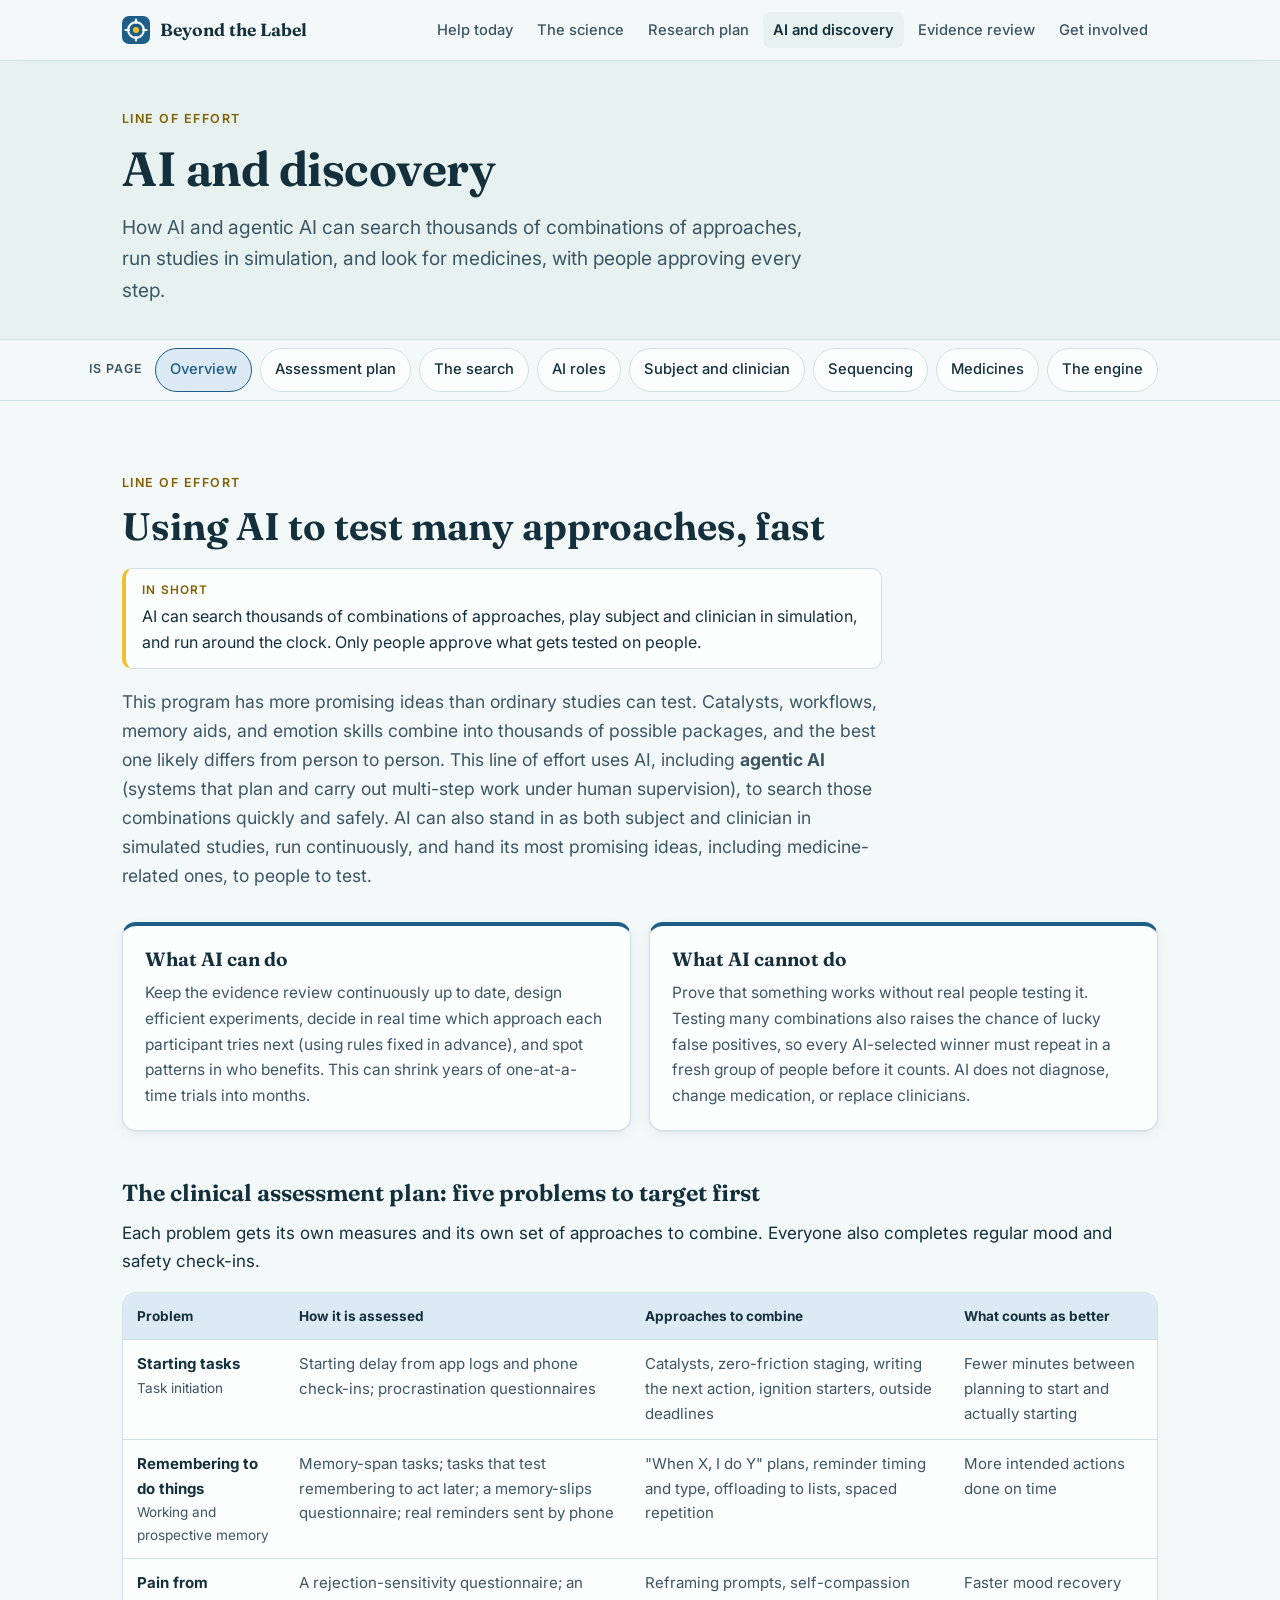
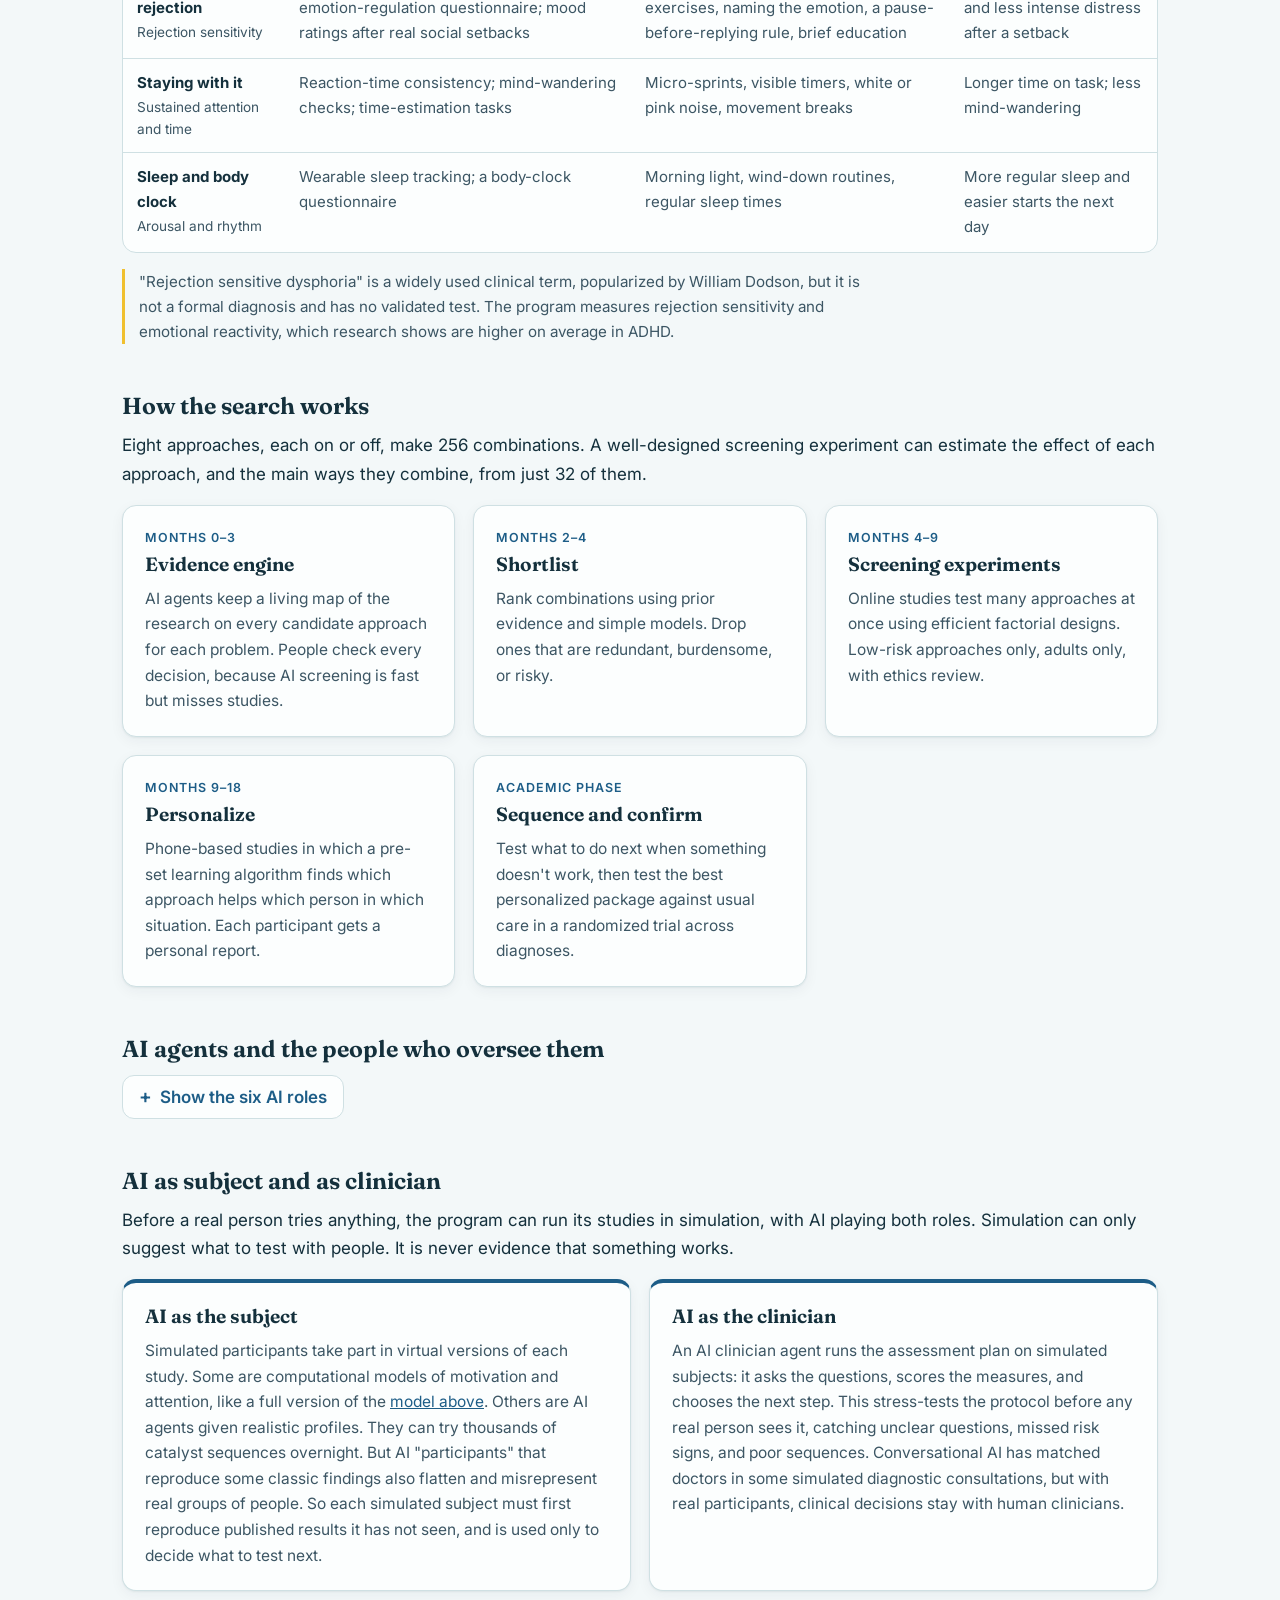
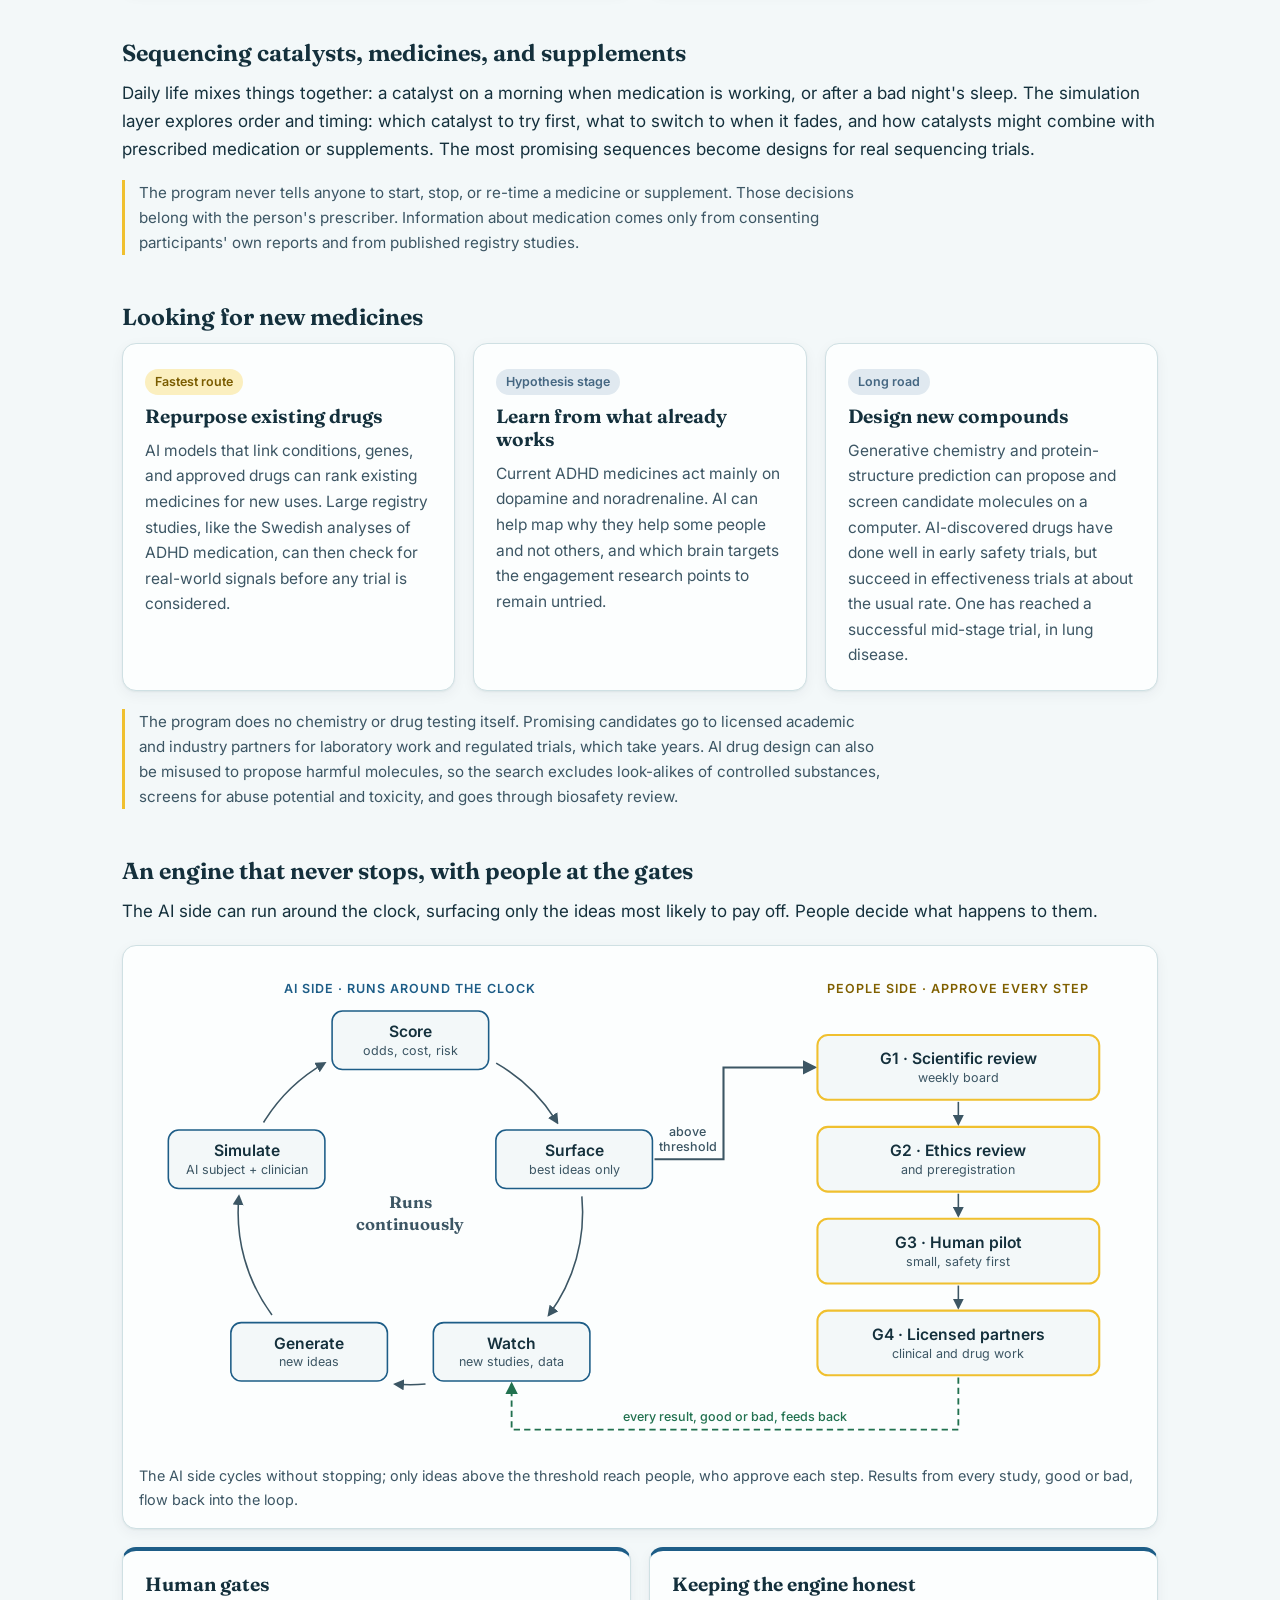
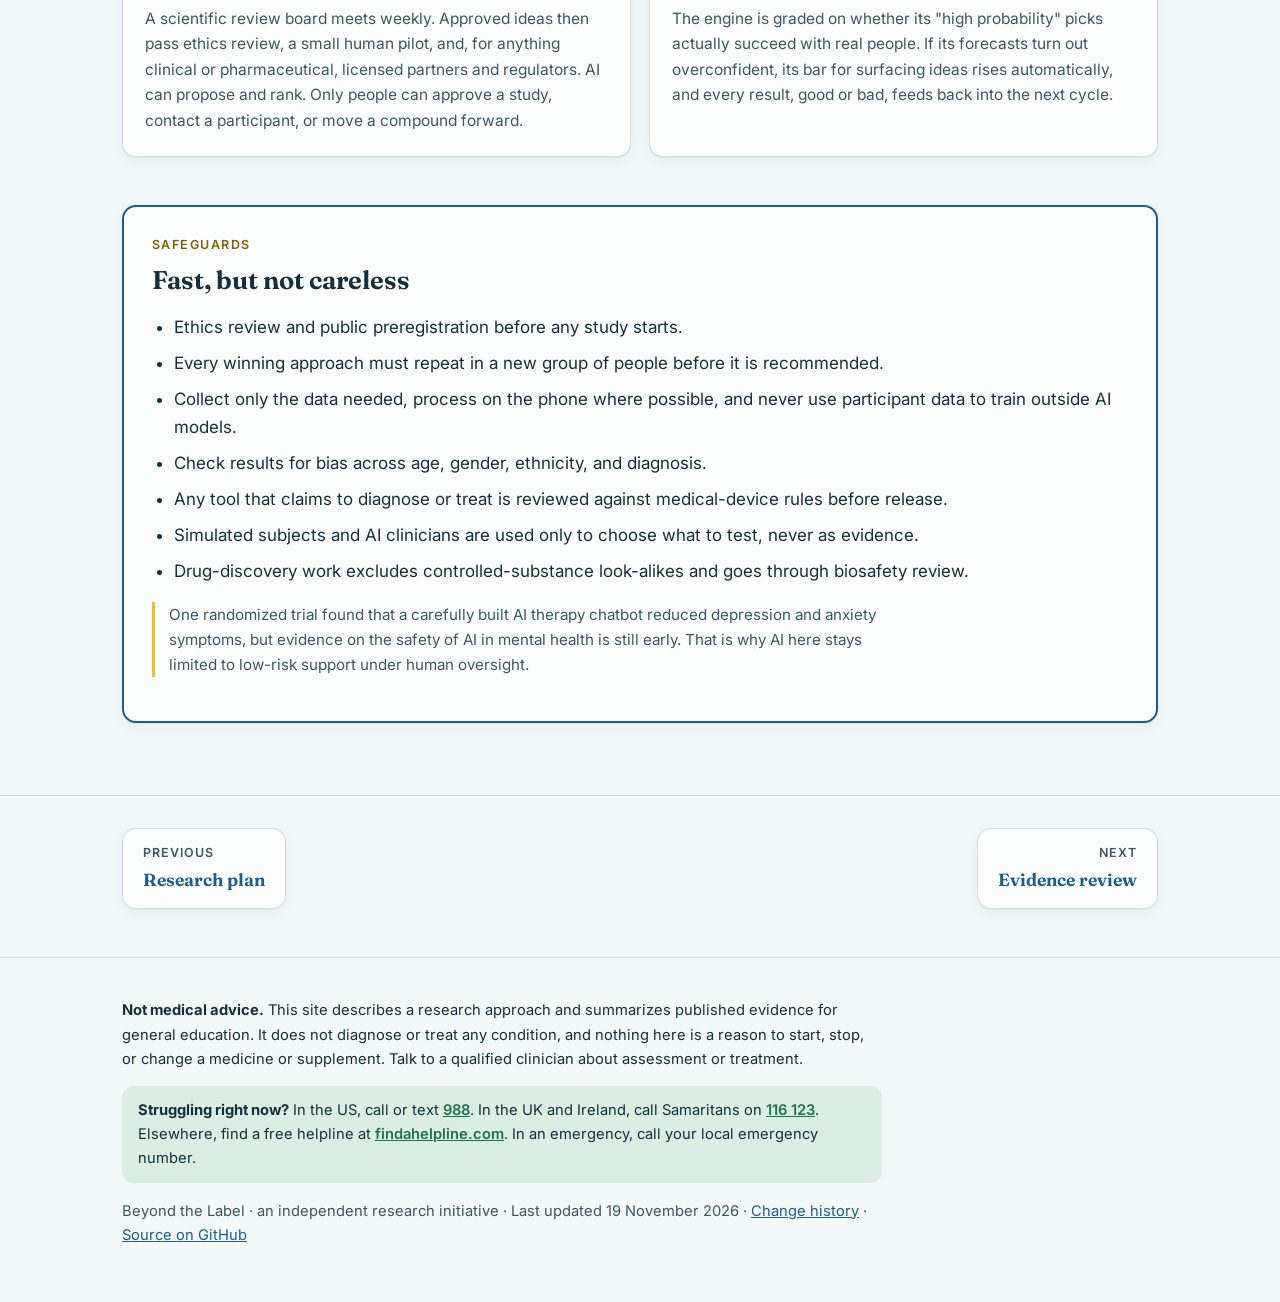
==== commit 8855c7d8: "Publish: Starting a task section Co-Authored-By: Claude Opus 5.5 <noreply@anthropic.com>" ====
--- a/ai.html
+++ b/ai.html
@@ -233,7 +233,7 @@
   <div class="wrap">
     <p><strong>Not medical advice.</strong> This site describes a research approach and summarizes published evidence for general education. It does not diagnose or treat any condition, and nothing here is a reason to start, stop, or change a medicine or supplement. Talk to a qualified clinician about assessment or treatment.</p>
     <p class="crisis" role="note"><strong>Struggling right now?</strong> In the US, call or text <a href="tel:988">988</a>. In the UK and Ireland, call Samaritans on <a href="tel:116123">116&nbsp;123</a>. Elsewhere, find a free helpline at <a href="https://findahelpline.com" rel="noopener">findahelpline.com</a>. In an emergency, call your local emergency number.</p>
-    <p class="muted">Beyond the Label · an independent research initiative · Last updated <time datetime="2026-11-18">18 November 2026</time> · <a href="https://github.com/ADHD-IRL/adhd-research/commits/main">Change history</a> · <a href="https://github.com/ADHD-IRL/adhd-research">Source on GitHub</a></p>
+    <p class="muted">Beyond the Label · an independent research initiative · Last updated <time datetime="2026-11-19">19 November 2026</time> · <a href="https://github.com/ADHD-IRL/adhd-research/commits/main">Change history</a> · <a href="https://github.com/ADHD-IRL/adhd-research">Source on GitHub</a></p>
   </div>
 </footer>
 
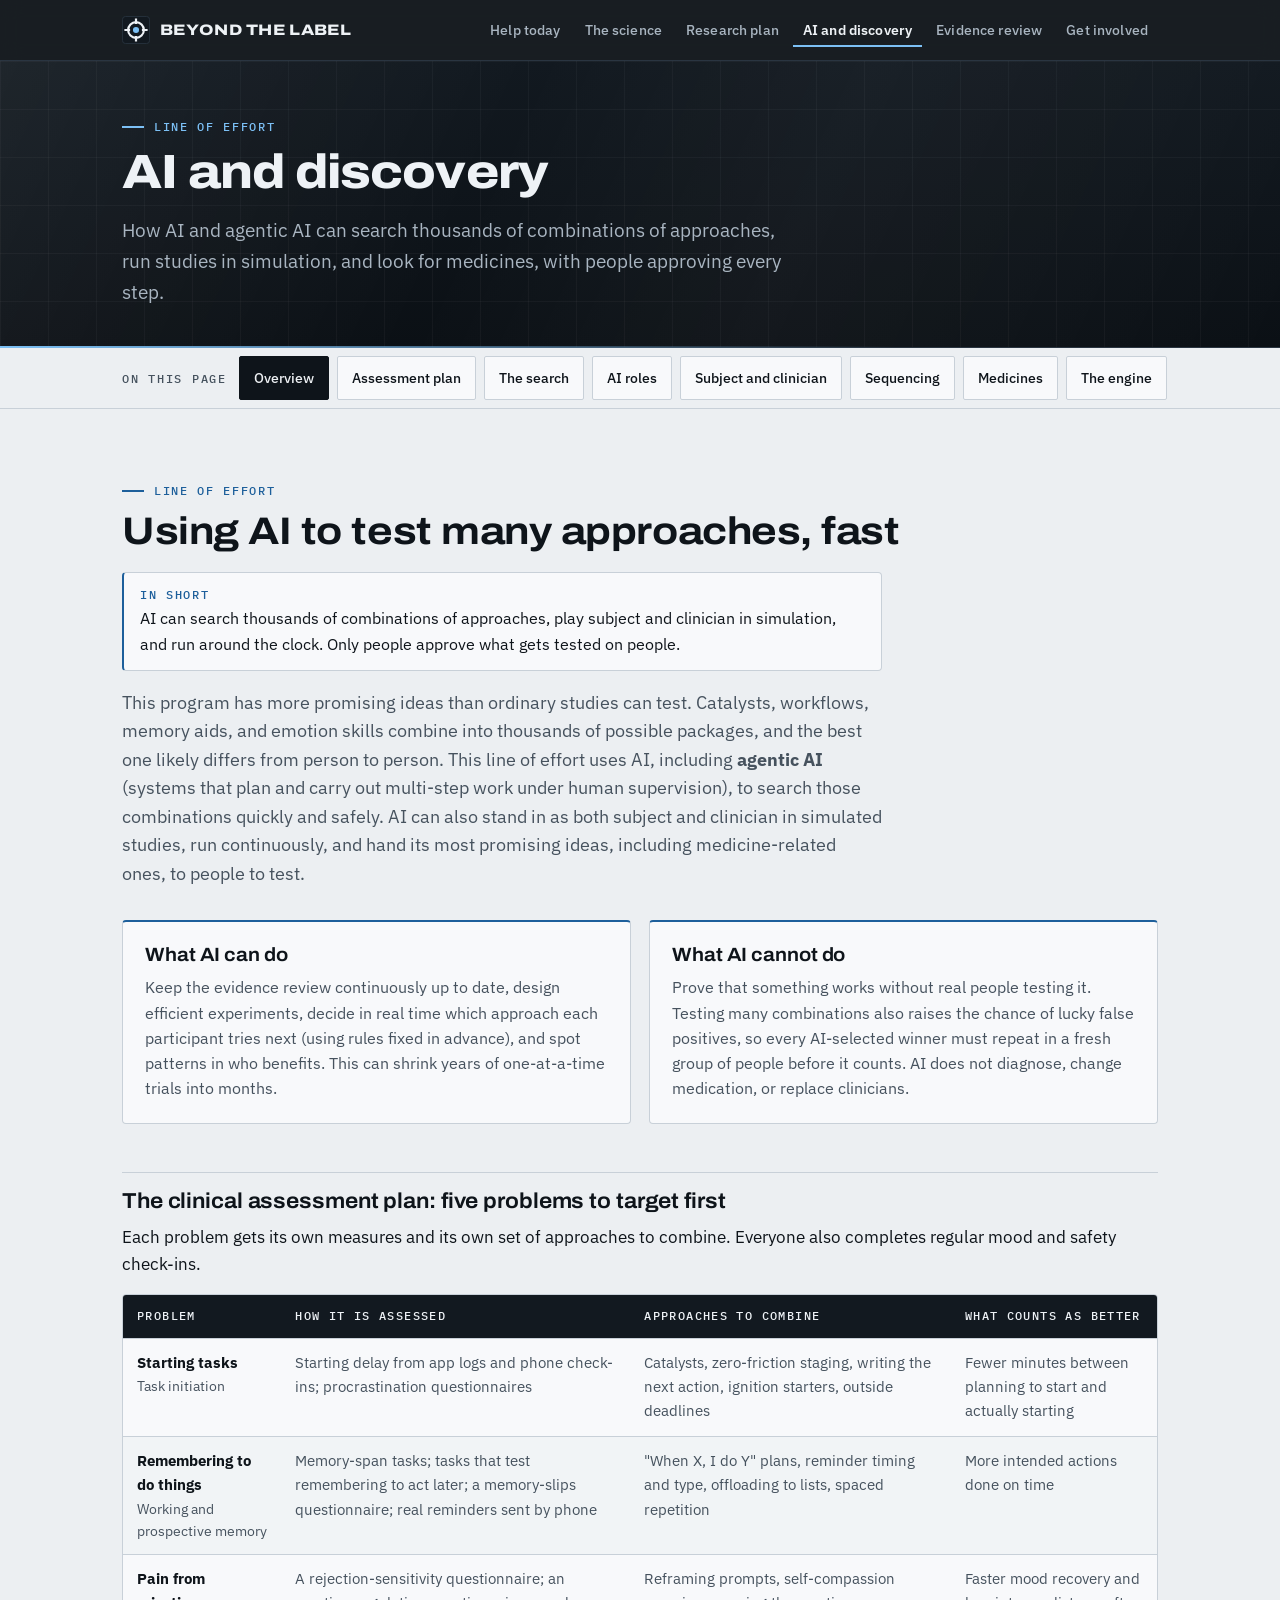
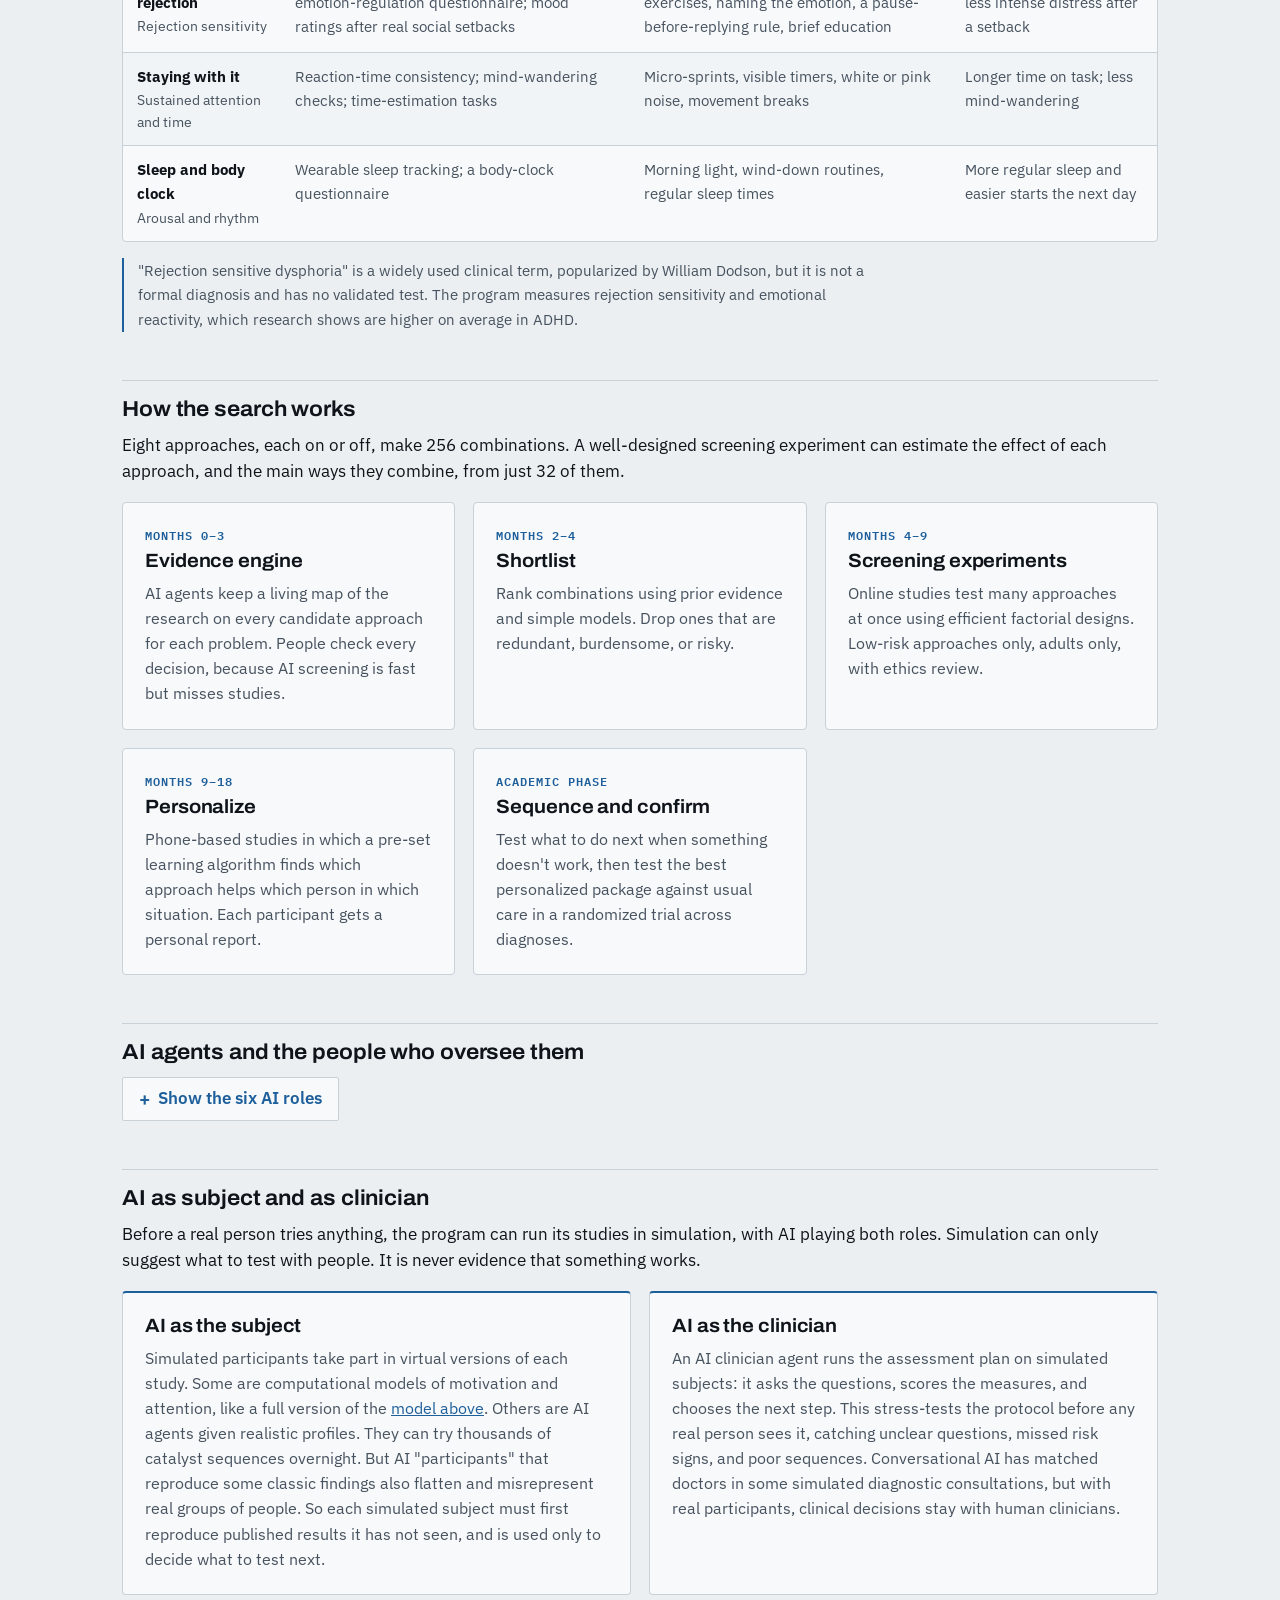
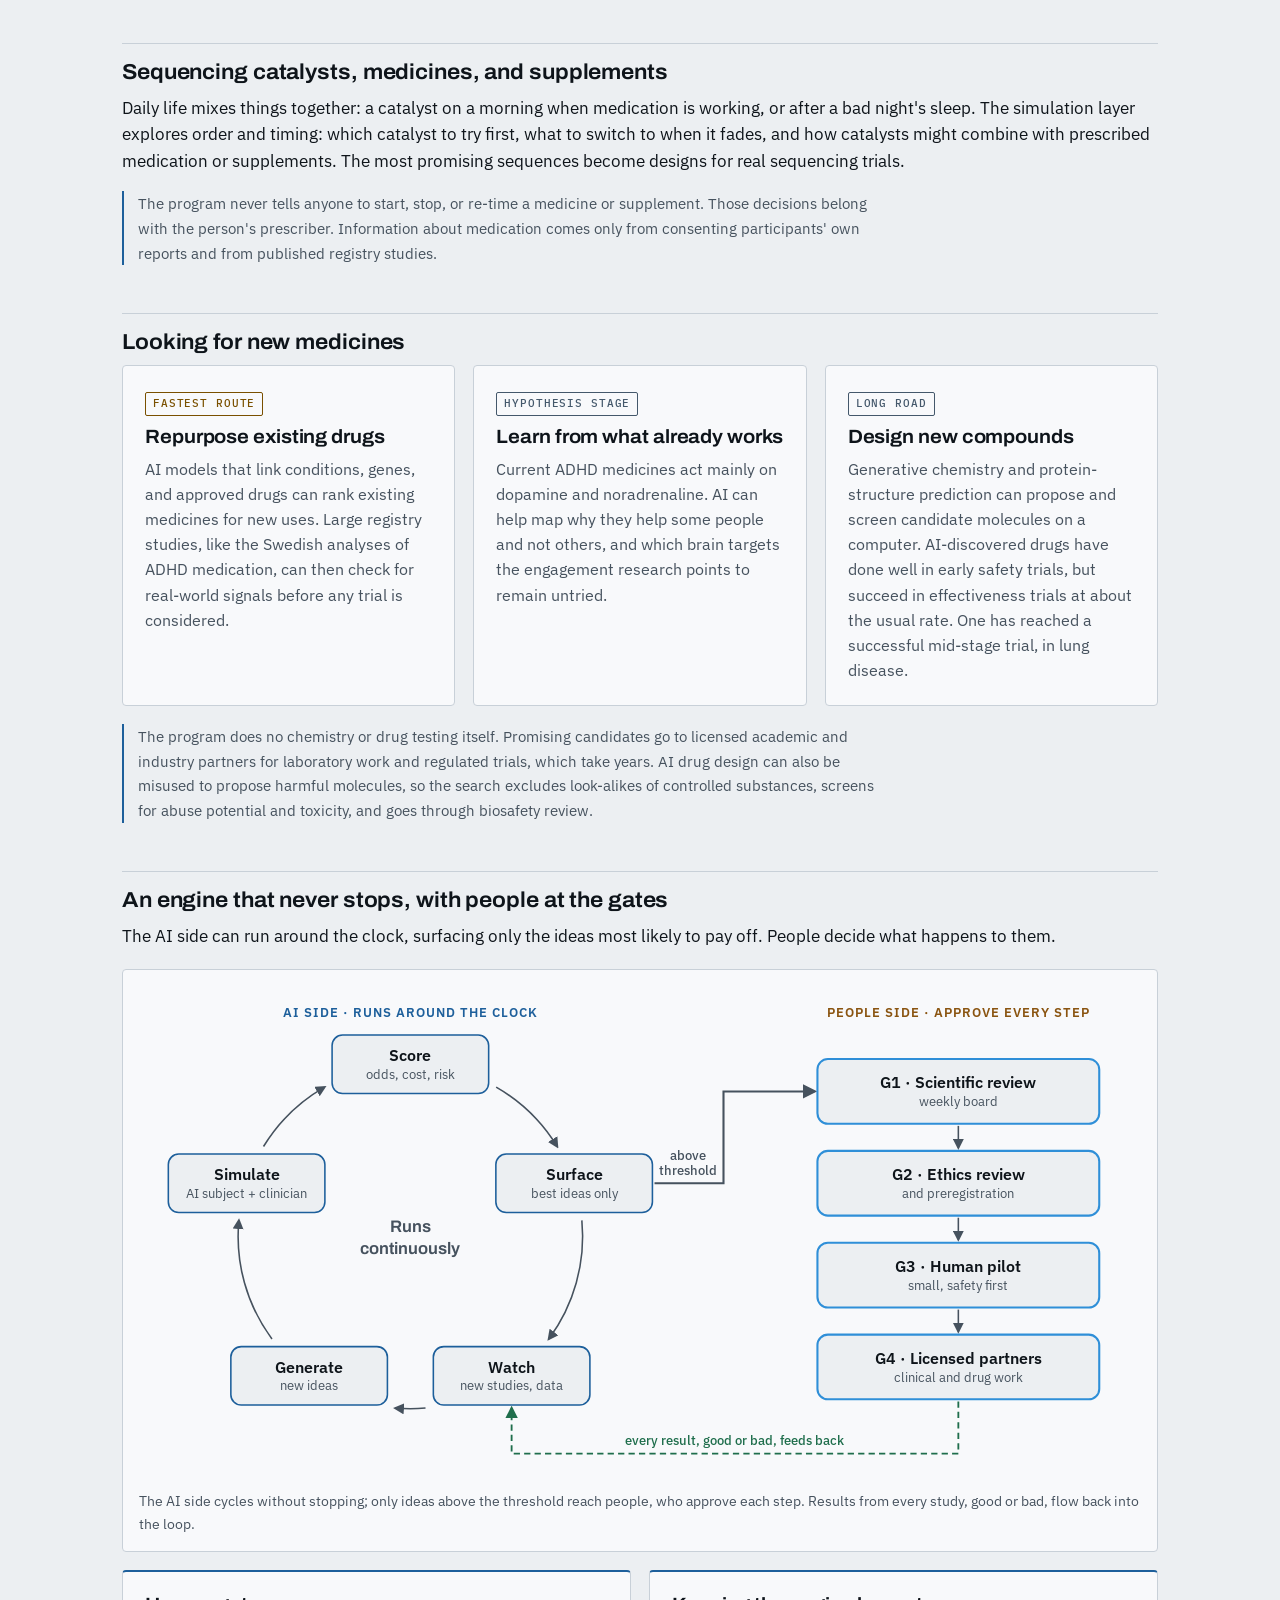
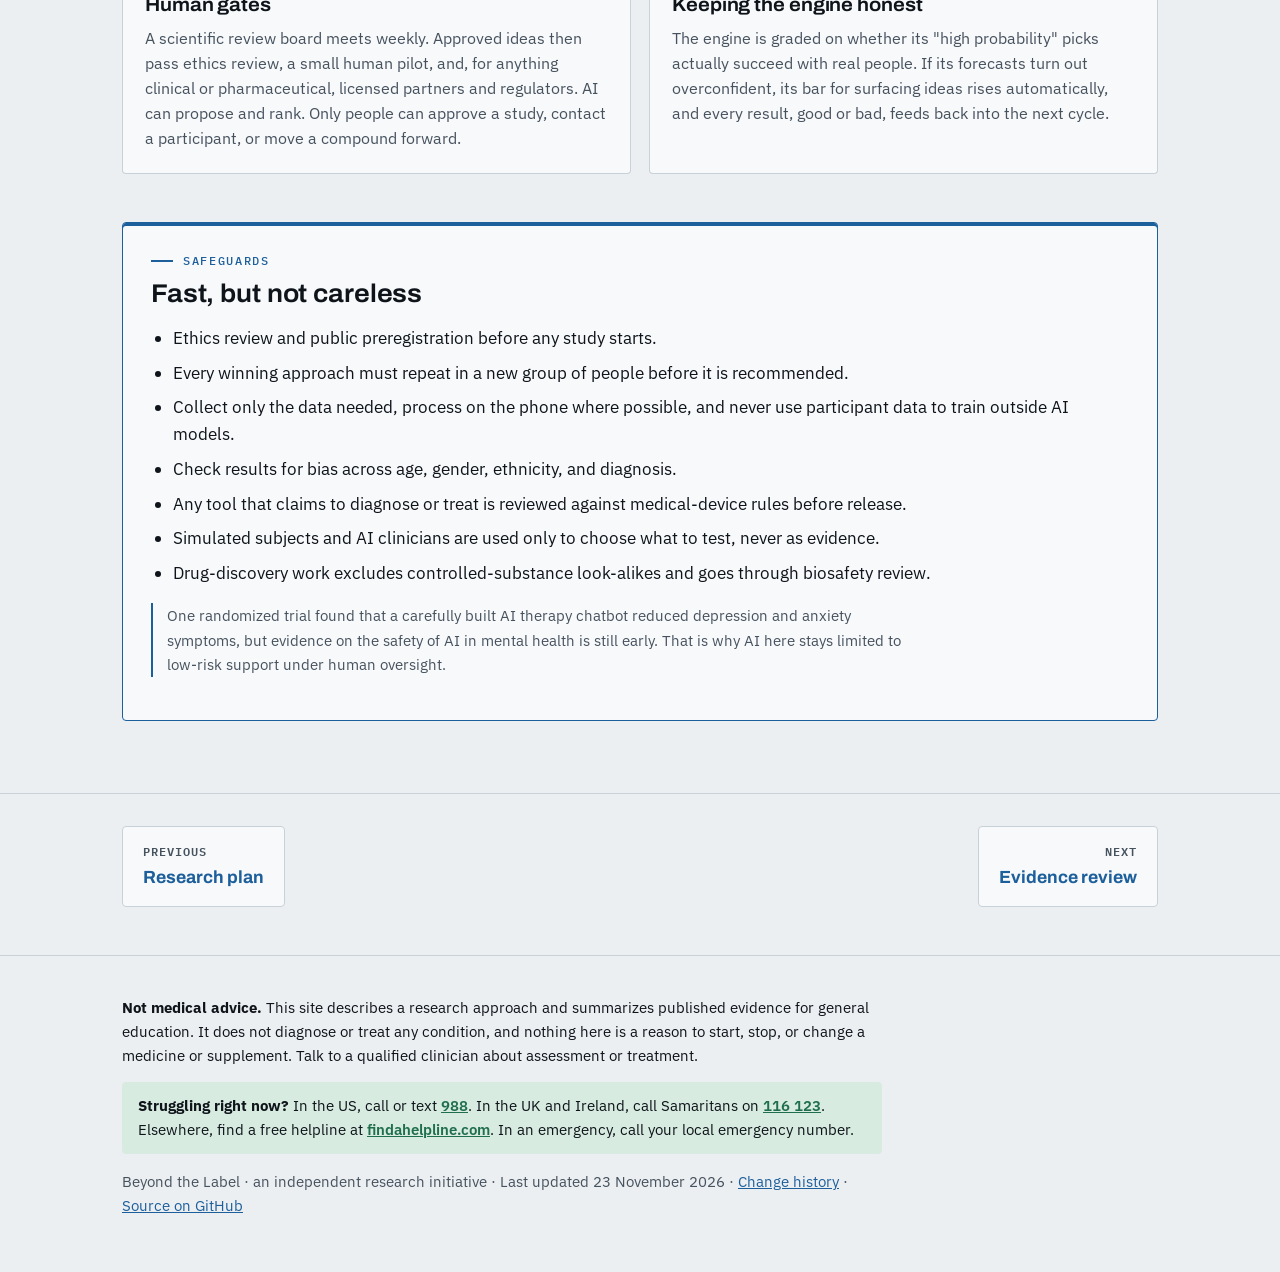
==== commit 8e7632cc: "Publish: steel restyle Co-Authored-By: Claude Opus 5.5 <noreply@anthropic.com>" ====
--- a/ai.html
+++ b/ai.html
@@ -4,8 +4,8 @@
 <head>
   <meta charset="utf-8">
   <meta name="viewport" content="width=device-width, initial-scale=1, viewport-fit=cover">
-  <meta name="theme-color" content="#f3f8f9" media="(prefers-color-scheme: light)">
-  <meta name="theme-color" content="#0f1b21" media="(prefers-color-scheme: dark)">
+  <meta name="theme-color" content="#0b1015" media="(prefers-color-scheme: light)">
+  <meta name="theme-color" content="#0b1015" media="(prefers-color-scheme: dark)">
   <meta name="color-scheme" content="light dark">
   <meta name="format-detection" content="telephone=no">
   <meta name="apple-mobile-web-app-title" content="Beyond the Label">
@@ -25,8 +25,8 @@
   <link rel="apple-touch-icon" href="assets/apple-touch-icon.png">
   <link rel="preconnect" href="https://fonts.googleapis.com">
   <link rel="preconnect" href="https://fonts.gstatic.com" crossorigin>
-  <link href="https://fonts.googleapis.com/css2?family=Fraunces:opsz,wght@9..144,500;9..144,650&family=Inter:wght@400;500;600&display=swap" rel="stylesheet">
-  <link rel="stylesheet" href="assets/style.css?v=37bc59380b">
+  <link href="https://fonts.googleapis.com/css2?family=Archivo:wdth,wght@100..125,600..800&family=IBM+Plex+Mono:wght@500&family=IBM+Plex+Sans:wght@400;500;600&display=swap" rel="stylesheet">
+  <link rel="stylesheet" href="assets/style.css?v=77a6eaf46c">
 </head>
 <body>
 <a class="skip" href="#main">Skip to content</a>
@@ -233,10 +233,10 @@
   <div class="wrap">
     <p><strong>Not medical advice.</strong> This site describes a research approach and summarizes published evidence for general education. It does not diagnose or treat any condition, and nothing here is a reason to start, stop, or change a medicine or supplement. Talk to a qualified clinician about assessment or treatment.</p>
     <p class="crisis" role="note"><strong>Struggling right now?</strong> In the US, call or text <a href="tel:988">988</a>. In the UK and Ireland, call Samaritans on <a href="tel:116123">116&nbsp;123</a>. Elsewhere, find a free helpline at <a href="https://findahelpline.com" rel="noopener">findahelpline.com</a>. In an emergency, call your local emergency number.</p>
-    <p class="muted">Beyond the Label · an independent research initiative · Last updated <time datetime="2026-11-19">19 November 2026</time> · <a href="https://github.com/ADHD-IRL/adhd-research/commits/main">Change history</a> · <a href="https://github.com/ADHD-IRL/adhd-research">Source on GitHub</a></p>
+    <p class="muted">Beyond the Label · an independent research initiative · Last updated <time datetime="2026-11-23">23 November 2026</time> · <a href="https://github.com/ADHD-IRL/adhd-research/commits/main">Change history</a> · <a href="https://github.com/ADHD-IRL/adhd-research">Source on GitHub</a></p>
   </div>
 </footer>
 
-<script src="assets/app.js?v=37bc59380b"></script>
+<script src="assets/app.js?v=77a6eaf46c"></script>
 </body>
 </html>
--- a/assets/style.css
+++ b/assets/style.css
@@ -1,49 +1,57 @@
 :root {
-  --bg: #f3f8f9;
-  --bg-alt: #e6f1f0;
-  --surface: #fcfefe;
-  --ink: #14303c;
-  --ink-soft: #3c5664;
-  --line: #cfe0e3;
-  --accent: #1d5d87;
+  --bg: #eceff2;
+  --bg-alt: #e2e6eb;
+  --surface: #f8f9fb;
+  --ink: #0e141a;
+  --ink-soft: #46525e;
+  --line: #c8d0d8;
+  --accent: #1d5f9b;
   --accent-ink: #ffffff;
-  --accent-soft: #dbeaf4;
-  --warm: #806000;
-  --warm-soft: #fdf2c8;
-  --sun: #f0c02f;
-  --good: #21714f;
-  --good-soft: #d9efe4;
-  --mid: #7a5c00;
-  --mid-soft: #fbefbf;
-  --early: #456782;
-  --early-soft: #e0e9f0;
-  --radius: 14px;
-  --shadow: 0 1px 2px rgba(20, 48, 60, .06), 0 4px 14px rgba(20, 48, 60, .05);
-  --serif: "Fraunces", Georgia, serif;
-  --sans: "Inter", system-ui, -apple-system, "Segoe UI", sans-serif;
+  --accent-soft: #dce6f0;
+  --warm: #8a5410;
+  --warm-soft: #efe6d8;
+  --sun: #2f8fd8;
+  --good: #1f6e4c;
+  --good-soft: #d8ebe1;
+  --mid: #7a5000;
+  --mid-soft: #f1e5cf;
+  --early: #44586b;
+  --early-soft: #e0e6ec;
+  --radius: 4px;
+  --shadow: none;
+  --serif: "Archivo", "Arial Narrow", system-ui, sans-serif;
+  --sans: "IBM Plex Sans", system-ui, -apple-system, "Segoe UI", sans-serif;
+  --mono: "IBM Plex Mono", ui-monospace, "SFMono-Regular", Consolas, monospace;
+  --steel-0: #0b1015;
+  --steel-1: #121920;
+  --steel-2: #1a232c;
+  --steel-line: #2a3541;
+  --steel-ink: #eef2f6;
+  --steel-soft: #a9b5c1;
+  --steel-accent: #7cc0f5;
 }
 
 @media (prefers-color-scheme: dark) {
   :root:not([data-theme="light"]) {
-    --bg: #0f1b21;
-    --bg-alt: #13232a;
-    --surface: #1a2c35;
-    --ink: #e5eef0;
-    --ink-soft: #a8bcc4;
-    --line: #2a3f48;
-    --accent: #7fb9e2;
-    --accent-ink: #0d1a22;
-    --accent-soft: #1c3546;
-    --warm: #f2c94c;
-    --warm-soft: #3a3219;
-    --sun: #e8c043;
-    --good: #7dd3a8;
-    --good-soft: #1a3a2d;
-    --mid: #eecb52;
-    --mid-soft: #3a3219;
-    --early: #a3bdd4;
-    --early-soft: #21323f;
-    --shadow: 0 1px 2px rgba(0, 0, 0, .3);
+    --bg: #0d1217;
+    --bg-alt: #121920;
+    --surface: #161e26;
+    --ink: #e8edf2;
+    --ink-soft: #9eabb8;
+    --line: #29333e;
+    --accent: #7cb9ec;
+    --accent-ink: #0b1015;
+    --accent-soft: #172a3c;
+    --warm: #e2a65a;
+    --warm-soft: #2a2219;
+    --sun: #5fb3f2;
+    --good: #6fcf9f;
+    --good-soft: #15302a;
+    --mid: #e3b75c;
+    --mid-soft: #2c2517;
+    --early: #a6b8c9;
+    --early-soft: #1d2833;
+    --shadow: none;
   }
 }
 
@@ -382,8 +390,8 @@
 .ck-tools .btn.primary { background: var(--accent); }
 
 /* Evidence review: charts */
-:root { --dv-a: #1b6fb5; --dv-b: #b8860b; --dv-grid: #cfe0e3; }
-@media (prefers-color-scheme: dark) { :root { --dv-a: #3a88c8; --dv-b: #b88a1e; --dv-grid: #33505c; } }
+:root { --dv-a: #1b6fb5; --dv-b: #b8860b; --dv-grid: #c8d0d8; }
+@media (prefers-color-scheme: dark) { :root { --dv-a: #3a88c8; --dv-b: #b88a1e; --dv-grid: #33404c; } }
 .dv { margin: 26px 0; padding: 20px; background: var(--surface); border: 1px solid var(--line); border-radius: var(--radius); box-shadow: var(--shadow); }
 .dv-title { font-family: var(--serif); font-weight: 650; font-size: 1.15rem; margin-bottom: 6px; }
 .dv-legend { display: flex; flex-wrap: wrap; gap: 6px 20px; margin: 0 0 12px; font-size: .9rem; color: var(--ink-soft); }
@@ -425,3 +433,94 @@
   .dv-track, .dv-axis { margin: 0 10px; }
 }
 .grid + p, .dv + .grid, .table-wrap + .grid { margin-top: 18px; }
+
+/* ===== Steel theme layer ===== */
+/* Graphite bands: header, home hero and page heads reuse every component by swapping tokens */
+.site-header, .hero, .page-head {
+  --bg: var(--steel-1); --bg-alt: var(--steel-2); --surface: var(--steel-2);
+  --ink: var(--steel-ink); --ink-soft: var(--steel-soft); --line: var(--steel-line);
+  --accent: var(--steel-accent); --accent-ink: var(--steel-0); --accent-soft: #1b3044;
+  --sun: #5fb3f2; --warm: #e2a65a; --warm-soft: #2a2219; --good: #6fcf9f; --good-soft: #15302a;
+  color: var(--ink);
+}
+.site-header { background: color-mix(in srgb, var(--steel-0) 94%, transparent); border-bottom: 1px solid var(--steel-line); }
+.hero, .page-head {
+  position: relative; isolation: isolate;
+  background-color: var(--steel-0);
+  background-image:
+    linear-gradient(115deg, rgba(255,255,255,.055) 0%, rgba(255,255,255,0) 38%, rgba(255,255,255,.035) 62%, rgba(255,255,255,0) 100%),
+    linear-gradient(rgba(255,255,255,.035) 1px, transparent 1px),
+    linear-gradient(90deg, rgba(255,255,255,.035) 1px, transparent 1px),
+    linear-gradient(180deg, var(--steel-1), var(--steel-0));
+  background-size: 100% 100%, 48px 48px, 48px 48px, 100% 100%;
+  border-bottom: 1px solid var(--steel-line);
+}
+.hero::after, .page-head::after { content: ""; position: absolute; left: 0; right: 0; bottom: -1px; height: 2px; background: linear-gradient(90deg, var(--steel-accent), rgba(124, 192, 245, 0) 70%); z-index: -1; }
+
+/* Type */
+body { font-size: 16.5px; line-height: 1.62; }
+h1, h2, h3, h4 { font-family: var(--serif); font-weight: 700; font-stretch: 112%; letter-spacing: -.012em; line-height: 1.12; }
+h1 { font-weight: 800; letter-spacing: -.02em; }
+h3, h4 { font-weight: 650; font-stretch: 106%; letter-spacing: -.005em; }
+.eyebrow, .phase, .toc-label, .dv-group, .inshort span, .wf-tag, .pager a span, .matrix thead th, .badge, .paths-title, .ck-n, .num, .dv-num, .threshold span, .hero-meta { font-family: var(--mono); }
+.eyebrow { display: flex; align-items: center; gap: 10px; color: var(--accent); font-size: .74rem; font-weight: 500; letter-spacing: .14em; }
+.eyebrow::before { content: ""; width: 22px; height: 2px; background: currentColor; flex: none; }
+.hero h1 .accent { color: var(--steel-accent); }
+.hero-meta { font-size: .76rem; letter-spacing: .04em; }
+.paths-title { font-size: .78rem; font-weight: 500; letter-spacing: .14em; text-transform: uppercase; color: var(--ink-soft); }
+
+/* Header and nav */
+.brand { font-weight: 800; font-stretch: 118%; letter-spacing: .02em; text-transform: uppercase; font-size: .95rem; }
+.site-nav a { border-radius: 2px; font-size: .88rem; letter-spacing: .01em; }
+@media (hover: hover) { .site-nav a:hover { background: rgba(255, 255, 255, .06); color: var(--ink); } }
+.site-nav a[aria-current="page"] { background: none; color: var(--ink); box-shadow: inset 0 -2px 0 var(--steel-accent); border-radius: 0; }
+.nav-toggle { border-radius: 2px; font-family: var(--mono); font-size: .8rem; letter-spacing: .12em; text-transform: uppercase; }
+@media (max-width: 900px) {
+  .site-nav { background: var(--steel-0); box-shadow: 0 16px 32px rgba(0, 0, 0, .35); }
+  .site-nav a[aria-current="page"] { box-shadow: inset 3px 0 0 var(--steel-accent); }
+}
+
+/* Squared geometry: no pills, no soft shadows */
+.btn, .seg button, .ck-btn, .toc-bar a, .chip, details.more-block > summary, .bar, .fill, .skip { border-radius: 2px; }
+.card, .mech, .metric, .tip, .roadmap li, .principles > div, .path, .dv, .dv-tile, .feature-study, .model, .equation, .table-wrap, details.more, .pager a, .engine-fig, .ck-step, .rv-flow li, .tldr li, .inshort, .ck-card, .crisis, .ck-must, .also, .model-output, .bin { border-radius: var(--radius); box-shadow: none; }
+.btn { font-weight: 600; letter-spacing: .01em; padding: 11px 20px; border-width: 1px; }
+@media (hover: hover) { .btn:hover { transform: none; } .btn:not(.primary):hover { background: var(--accent-soft); } .btn.primary:hover { filter: brightness(1.1); } }
+.num, .ck-n { border-radius: 2px; }
+.num { font: 500 1rem/36px var(--mono); }
+.ck-n { font: 500 1.1rem/40px var(--mono); }
+
+/* Accent rules: thin and sharp */
+.mech, .path, .dv-tile { border-top: 2px solid var(--accent); }
+.metric { border-top: 2px solid var(--ink-soft); }
+.tldr li, .inshort, .ck-card, .note { border-left: 2px solid var(--accent); }
+.inshort span, .wf-tag { color: var(--accent) !important; font-weight: 500; letter-spacing: .14em; }
+.feature-study, .stream.core { border-width: 1px; border-color: var(--accent); box-shadow: inset 0 3px 0 var(--accent); }
+.chip.hot { border-color: var(--accent); }
+.threshold { background: var(--accent); }
+
+/* Badges: tag style */
+.badge { border-radius: 2px; font-size: .68rem; font-weight: 500; letter-spacing: .08em; text-transform: uppercase; padding: 2px 7px; border: 1px solid currentColor; background: transparent !important; }
+
+/* Tables: graphite header, quiet banding */
+.matrix thead th { background: var(--steel-1); color: var(--steel-ink); font-size: .72rem; font-weight: 500; letter-spacing: .12em; text-transform: uppercase; }
+.matrix tbody tr:nth-child(even) > * { background: color-mix(in srgb, var(--bg) 55%, var(--surface)); }
+@media (max-width: 640px) { .matrix tbody tr:nth-child(even) > * { background: none; } .matrix tr { box-shadow: inset 0 2px 0 var(--accent); } }
+
+/* Sections */
+.section.alt { background: var(--bg-alt); border-top: 1px solid var(--line); border-bottom: 1px solid var(--line); }
+.sub { font-size: 1.35rem; padding-top: 16px; border-top: 1px solid var(--line); }
+.page-head { padding: 56px 0 40px; }
+
+/* Sticky on-this-page bar */
+.toc-bar a { font-size: .86rem; }
+.toc-bar a.is-active { background: var(--ink); border-color: var(--ink); color: var(--bg); }
+.toc-label { font-weight: 500; letter-spacing: .14em; }
+
+/* Numbers and titles */
+.dv-num { font-weight: 500; letter-spacing: -.02em; }
+.dv-title, .pager a { font-weight: 700; }
+
+/* Focus */
+a:focus-visible, button:focus-visible, input:focus-visible, summary:focus-visible, .ck-btn:focus-visible { outline: 2px solid var(--sun); outline-offset: 2px; }
+::selection { background: color-mix(in srgb, var(--accent) 30%, transparent); }
+.ck-must, .bin.now { background: var(--accent-soft); border-left: 2px solid var(--accent); }
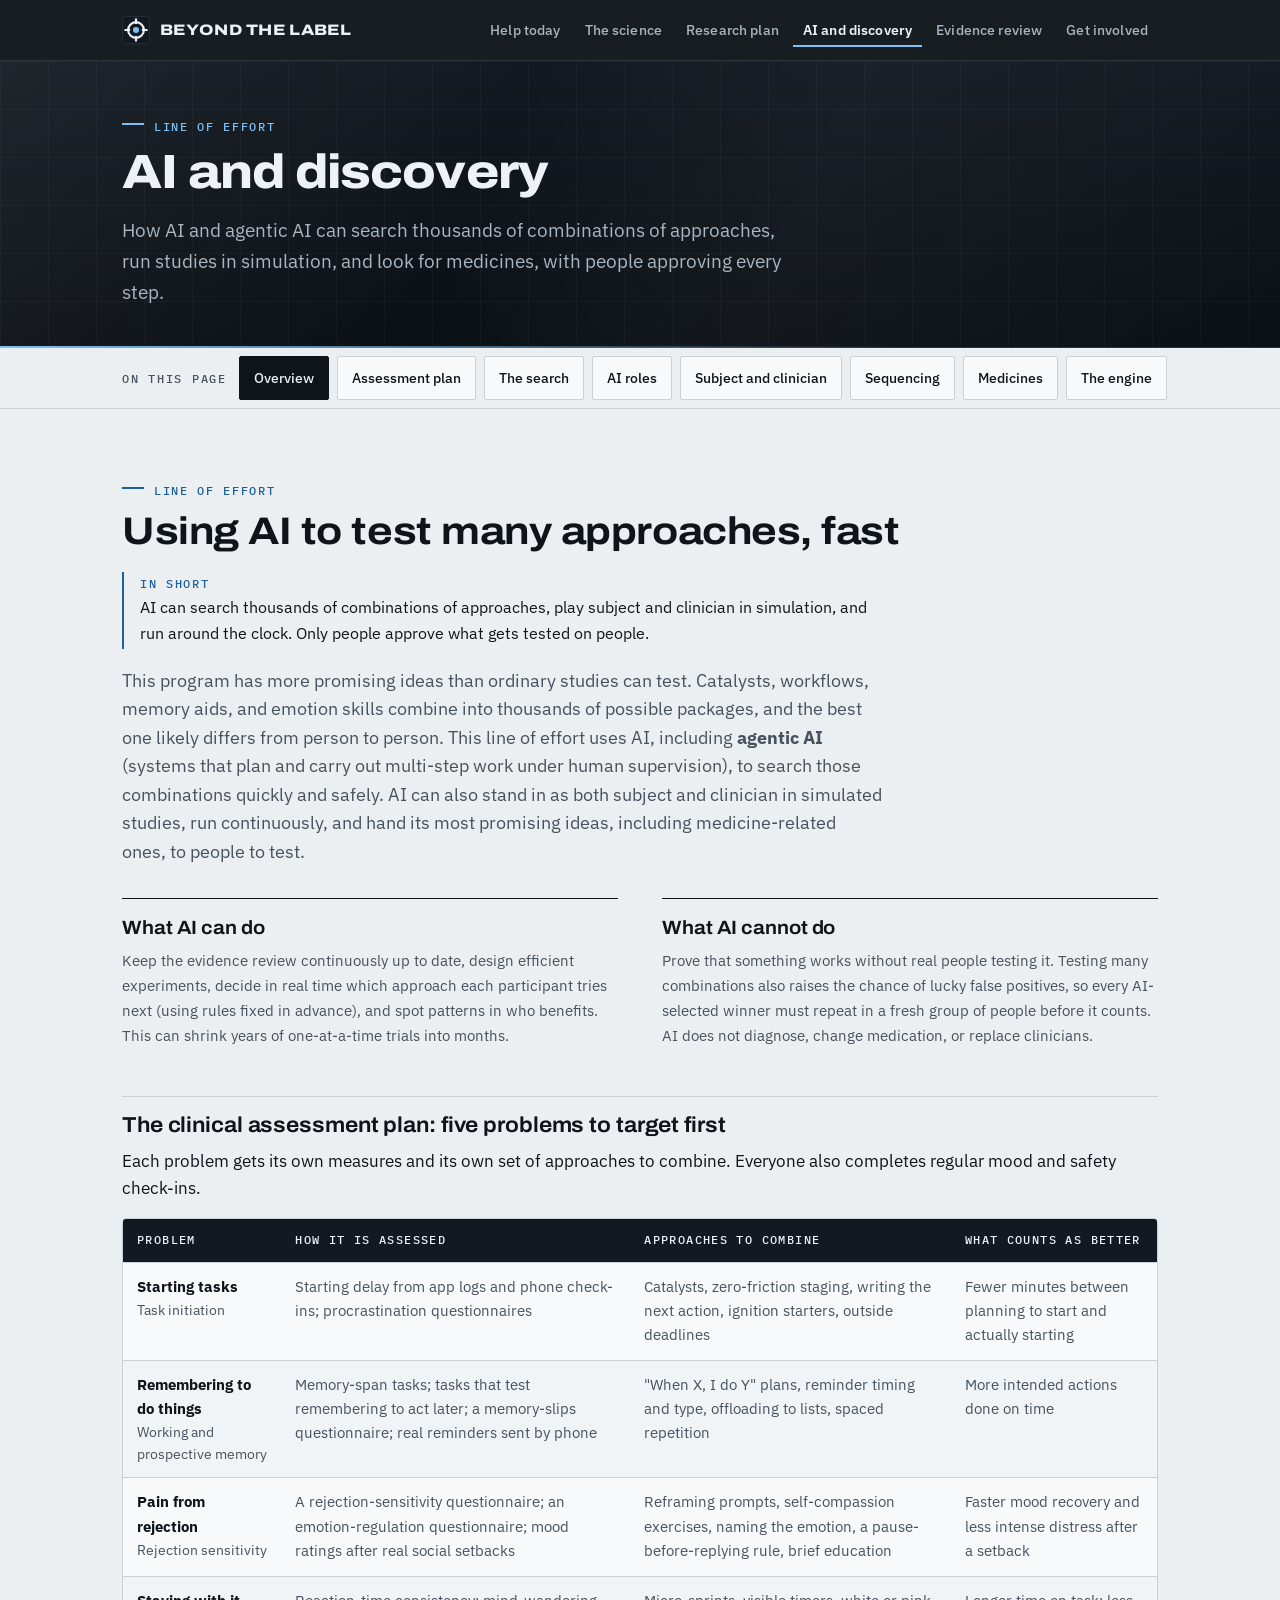
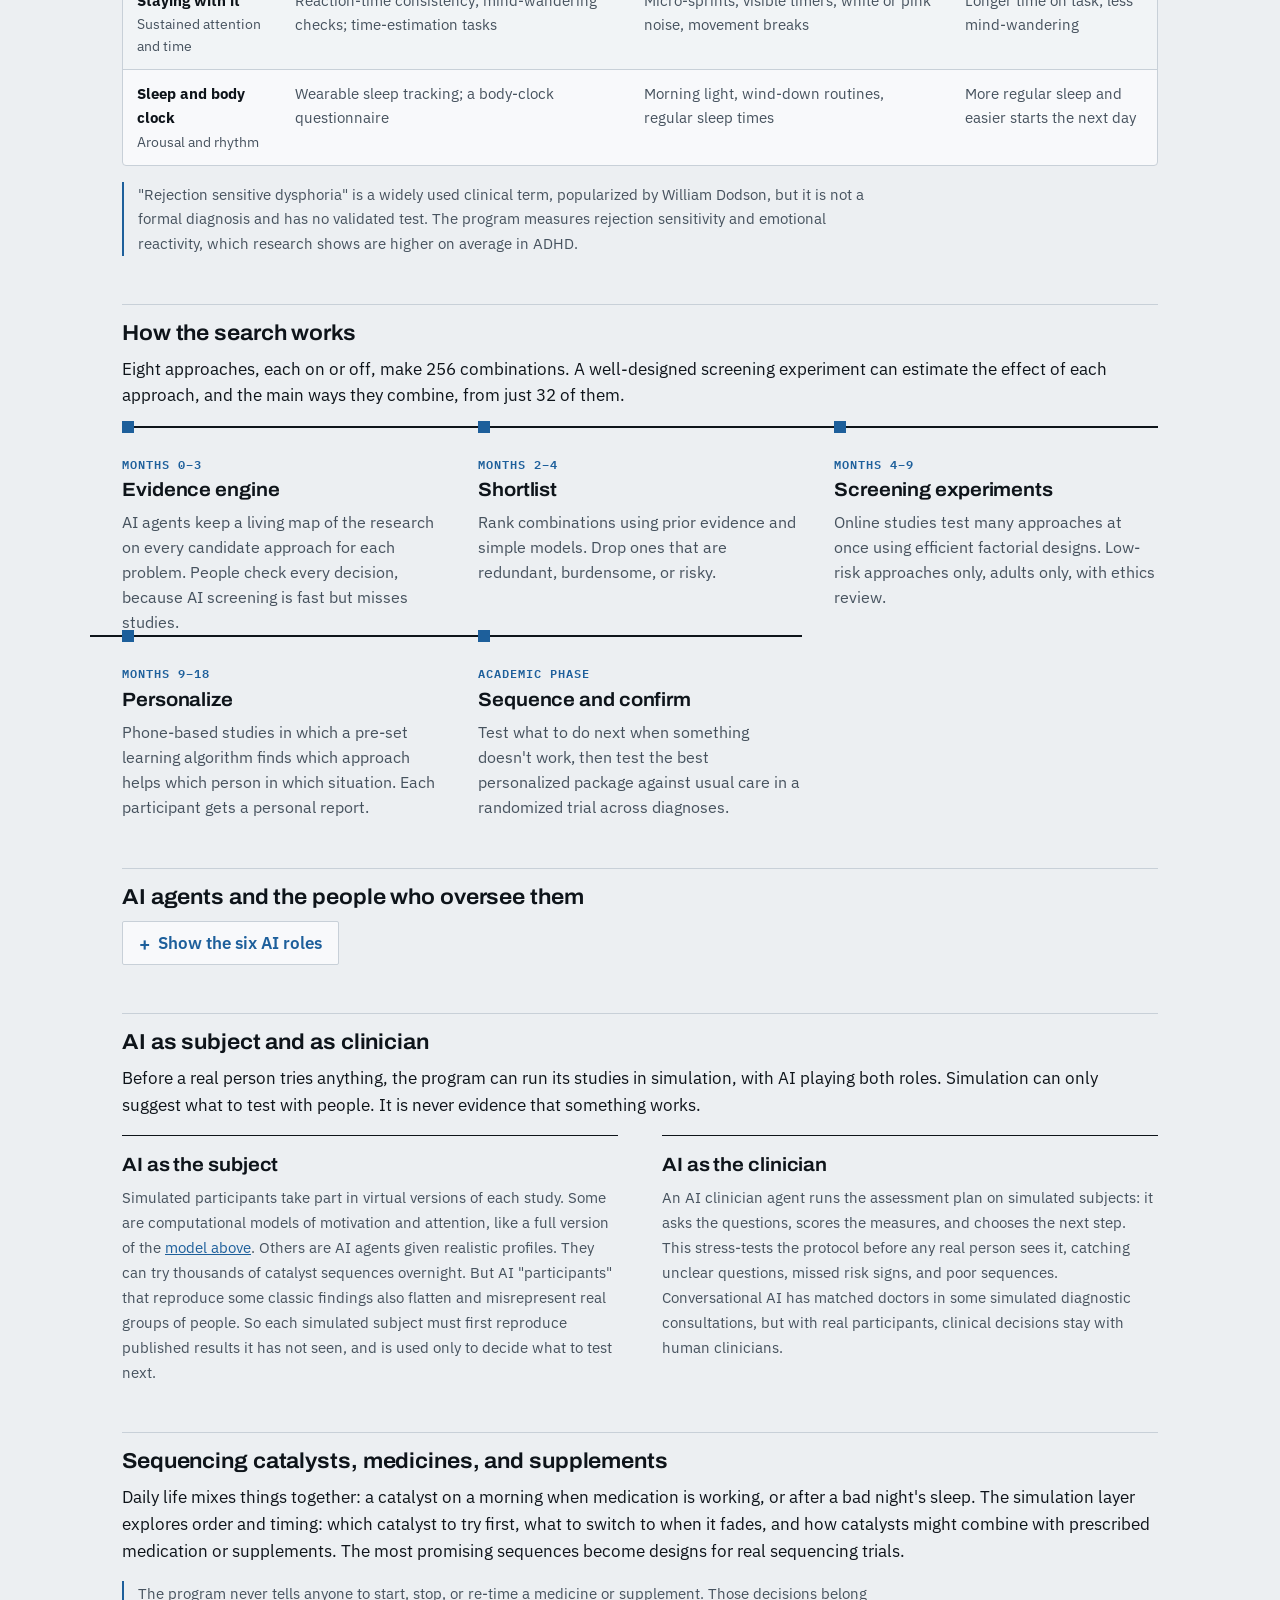
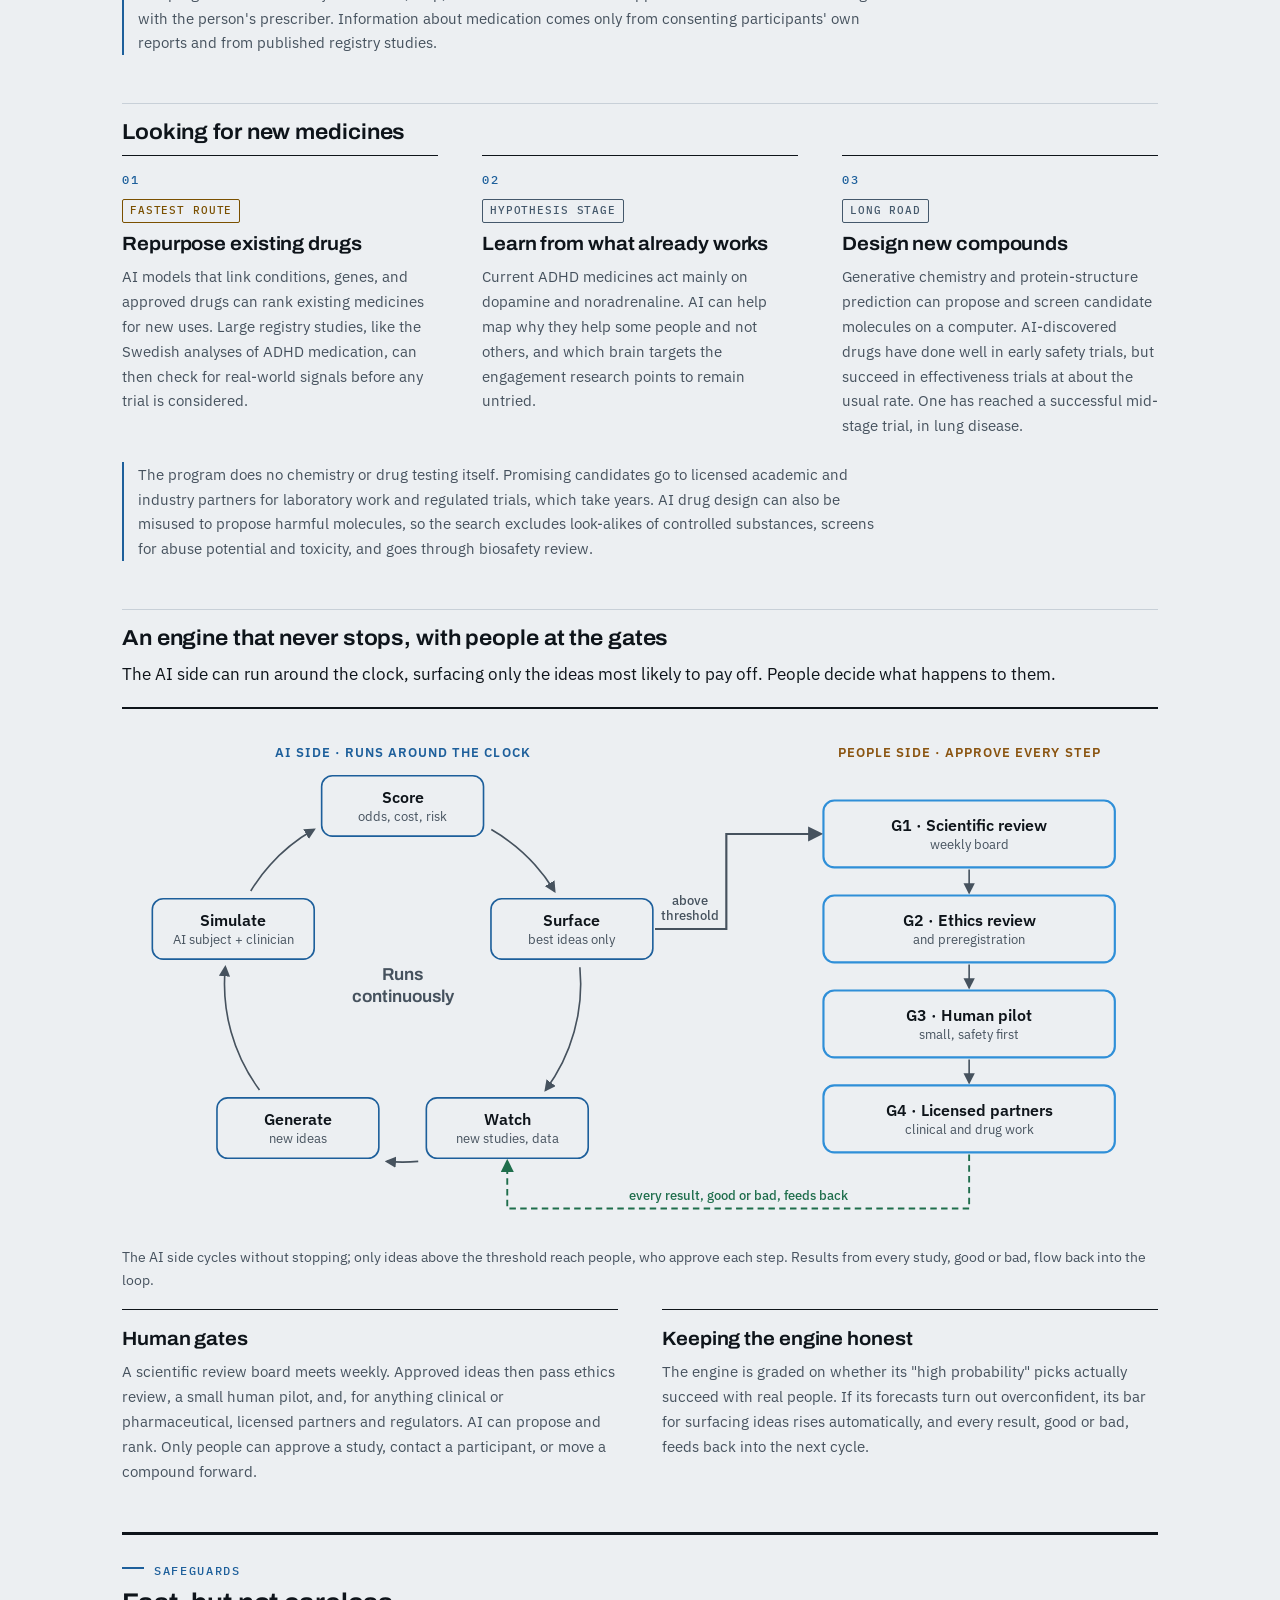
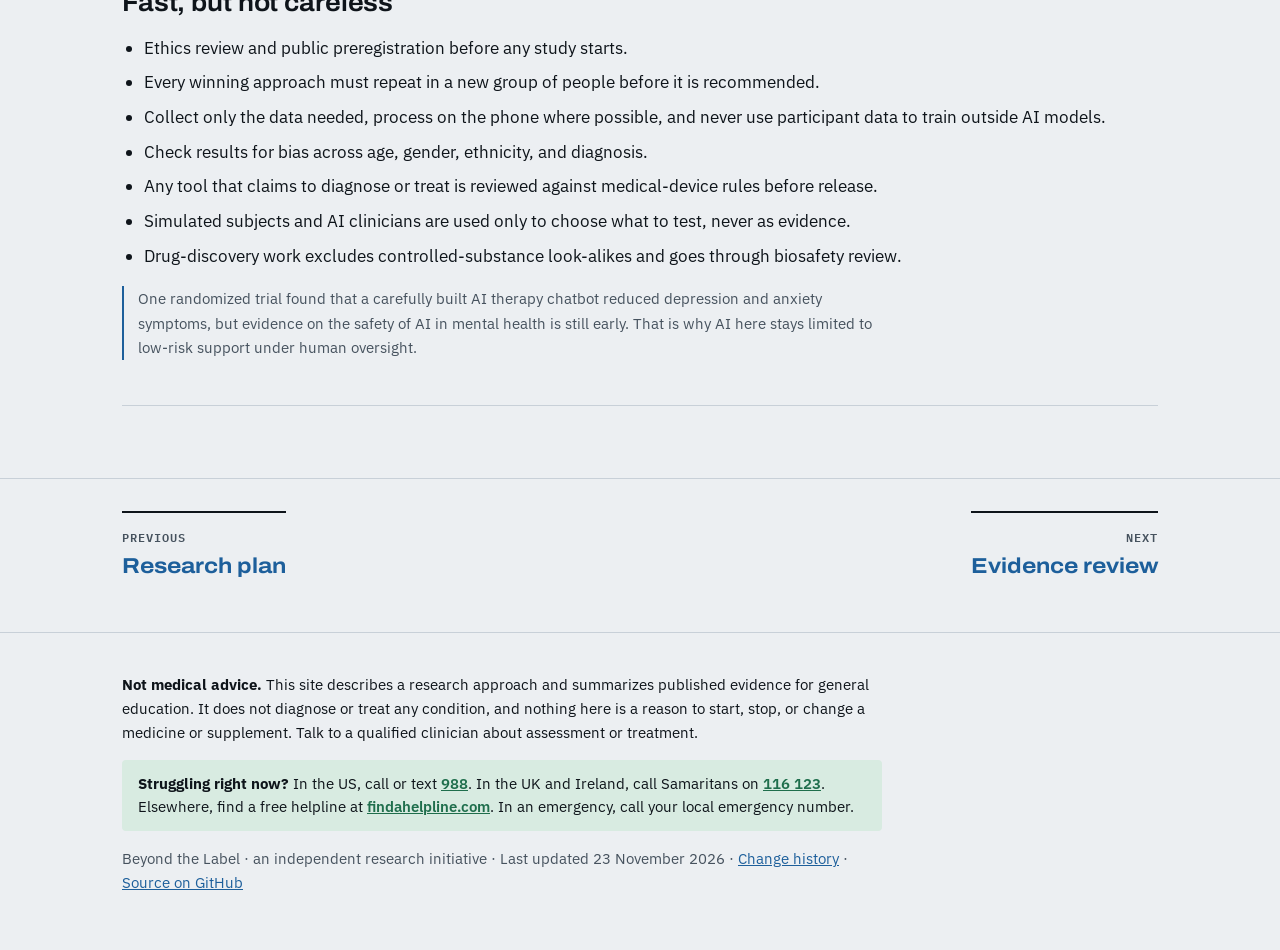
==== commit 8c1fb6a8: "Publish: ruled layout and new share image Co-Authored-By: Claude Opus 5.5 <noreply@anthropic.com>" ====
--- a/ai.html
+++ b/ai.html
@@ -26,7 +26,7 @@
   <link rel="preconnect" href="https://fonts.googleapis.com">
   <link rel="preconnect" href="https://fonts.gstatic.com" crossorigin>
   <link href="https://fonts.googleapis.com/css2?family=Archivo:wdth,wght@100..125,600..800&family=IBM+Plex+Mono:wght@500&family=IBM+Plex+Sans:wght@400;500;600&display=swap" rel="stylesheet">
-  <link rel="stylesheet" href="assets/style.css?v=77a6eaf46c">
+  <link rel="stylesheet" href="assets/style.css?v=afa036fe8e">
 </head>
 <body>
 <a class="skip" href="#main">Skip to content</a>
@@ -237,6 +237,6 @@
   </div>
 </footer>
 
-<script src="assets/app.js?v=77a6eaf46c"></script>
+<script src="assets/app.js?v=afa036fe8e"></script>
 </body>
 </html>
--- a/assets/style.css
+++ b/assets/style.css
@@ -524,3 +524,101 @@
 a:focus-visible, button:focus-visible, input:focus-visible, summary:focus-visible, .ck-btn:focus-visible { outline: 2px solid var(--sun); outline-offset: 2px; }
 ::selection { background: color-mix(in srgb, var(--accent) 30%, transparent); }
 .ck-must, .bin.now { background: var(--accent-soft); border-left: 2px solid var(--accent); }
+
+/* ===== Ruled layout: no cards. Items sit under hard rules, like a datasheet ===== */
+.grid { column-gap: 44px; row-gap: 40px; counter-reset: item; }
+.card, .mech, .metric, .tip, .principles > div, .roadmap li {
+  background: none; border: 0; border-top: 1px solid var(--ink); border-radius: 0; box-shadow: none; padding: 18px 0 0;
+}
+.mech, .metric { border-top-width: 1px; }
+.metric { border-top-color: var(--ink-soft); }
+.grid > .card, .grid > .metric, .grid > .tip, .principles > div { counter-increment: item; }
+.grid > .card:not(.stream)::before, .grid > .metric::before, .grid > .tip::before, .principles > div::before {
+  content: counter(item, decimal-leading-zero); display: block; margin-bottom: 10px;
+  font: 500 .72rem/1 var(--mono); letter-spacing: .14em; color: var(--accent);
+}
+.card p, .mech p, .metric p, .tip p, .principles p { font-size: .96rem; }
+
+/* Research streams: big mono numerals in the margin, core stream marked by a heavy rule */
+.stream { padding: 18px 0 0 64px !important; }
+.num { left: 0; top: 16px; width: auto; height: auto; background: none !important; color: var(--accent) !important; font: 500 2rem/1 var(--mono) !important; letter-spacing: -.04em; border-radius: 0; }
+.stream.core { border: 0; border-top: 3px solid var(--accent); box-shadow: none; }
+
+/* Home: key points as a numbered strip */
+.tldr { counter-reset: tl; gap: 0 40px; }
+.tldr li { counter-increment: tl; background: none; border: 0; border-top: 1px solid var(--ink-soft); border-radius: 0; padding: 16px 0 0; }
+.tldr li::before { content: counter(tl, decimal-leading-zero); display: block; margin-bottom: 10px; font: 500 1.6rem/1 var(--mono); color: var(--accent); letter-spacing: -.03em; }
+
+/* Home: "start here" and "explore" become a full-width index list */
+.grid:has(> .path) { grid-template-columns: 1fr; gap: 0; border-bottom: 1px solid var(--line); }
+.path {
+  display: grid; grid-template-columns: minmax(0, 15rem) minmax(0, 1fr) auto; align-items: baseline; column-gap: 32px;
+  padding: 22px 8px; background: none; border: 0; border-top: 1px solid var(--line); border-radius: 0; box-shadow: none;
+  transition: background-color .15s ease, padding .15s ease;
+}
+.path-k { font-family: var(--serif); font-stretch: 112%; font-weight: 700; font-size: 1.35rem; letter-spacing: -.01em; }
+.path-d { font-size: .96rem; }
+.path-go { margin: 0; padding: 0; font: 500 .74rem/1 var(--mono); letter-spacing: .12em; text-transform: uppercase; white-space: nowrap; }
+.path-go { font-size: 0; }
+.path-go::after { content: "\2192"; font: 400 1.5rem/1 var(--sans); color: var(--accent); }
+@media (hover: hover) {
+  .path:hover { background: var(--bg-alt); padding-left: 16px; padding-right: 16px; border-color: var(--line); }
+  .path:hover .path-go { text-decoration: none; }
+}
+@media (max-width: 700px) {
+  .path { grid-template-columns: minmax(0, 1fr) auto; row-gap: 6px; padding: 18px 0; }
+  .path-k { font-size: 1.2rem; }
+  .path-d { grid-column: 1 / -1; grid-row: 2; }
+  .path-go { grid-column: 2; grid-row: 1; }
+}
+
+/* Roadmap: phases on one connected line */
+.roadmap { gap: 0 32px; position: relative; }
+.roadmap li { position: relative; border-top: 2px solid var(--ink); padding-top: 26px; }
+.roadmap li::before { content: ""; position: absolute; top: -7px; left: 0; width: 12px; height: 12px; background: var(--accent); }
+.roadmap li + li::after { content: ""; position: absolute; top: -2px; left: -32px; width: 32px; height: 2px; background: var(--ink); }
+@media (max-width: 800px) {
+  .roadmap { gap: 0; }
+  .roadmap li { border-top: 0; border-left: 2px solid var(--ink); padding: 0 0 28px 24px; }
+  .roadmap li::before { top: 0; left: -7px; }
+  .roadmap li + li::after { display: none; }
+}
+
+/* Feature blocks: open spec block between heavy rules */
+.feature-study { background: none; border: 0; border-top: 3px solid var(--ink); border-bottom: 1px solid var(--line); border-radius: 0; box-shadow: none; padding: 26px 0 30px; }
+.inshort { background: none; border: 0; border-left: 2px solid var(--accent); border-radius: 0; padding: 2px 0 2px 16px; }
+.also { background: none; border-left: 2px solid var(--accent); border-radius: 0; padding: 4px 0 4px 16px; }
+.ck-must, .bin.now { border-radius: 0; }
+
+/* Charts: framed by rules, not boxes */
+.dv { background: none; border: 0; border-top: 2px solid var(--ink); border-bottom: 1px solid var(--line); border-radius: 0; padding: 18px 0 20px; }
+.dv-tiles { gap: 0; border-top: 1px solid var(--ink); border-bottom: 1px solid var(--line); }
+.dv-tile { background: none; border: 0; border-left: 1px solid var(--line); border-radius: 0; padding: 18px 20px; }
+.dv-tile:first-child { border-left: 0; padding-left: 0; }
+.dv-num { font-family: var(--mono); font-size: 2.1rem; }
+.rv-flow { gap: 0; }
+.rv-flow li { background: none; border: 0; border-left: 1px solid var(--line); border-radius: 0; padding: 4px 16px; }
+.rv-flow li:first-child { border-left: 0; padding-left: 0; }
+.engine-fig { background: none; border: 0; border-top: 2px solid var(--ink); border-radius: 0; padding: 16px 0 0; }
+
+/* Stuck picker: ruled steps */
+.ck-step { background: none; border: 0; border-top: 1px solid var(--line); border-radius: 0; padding: 18px 0 0; }
+.ck-n { background: none !important; color: var(--accent) !important; font: 500 1.7rem/1 var(--mono) !important; width: auto; height: auto; }
+.ck-card { background: none; border-radius: 0; }
+
+/* Pager: two big text links */
+.pager a { background: none; border: 0; border-top: 2px solid var(--ink); border-radius: 0; padding: 14px 0 0; font-size: 1.35rem; font-stretch: 112%; }
+@media (hover: hover) { .pager a:hover { border-top-color: var(--accent); } }
+
+/* Tables on phones: ruled rows, not cards */
+@media (max-width: 640px) {
+  .matrix tr { background: none; border: 0; border-top: 2px solid var(--ink); border-radius: 0; box-shadow: none !important; padding: 4px 0 16px; margin: 0; }
+}
+
+/* Interactive panels stay framed, but flat */
+.model, .equation { background: none; border-color: var(--ink); }
+details.more { background: none; border: 0; border-top: 1px solid var(--line); border-bottom: 1px solid var(--line); border-radius: 0; padding: 4px 0; }
+.dv-tiles + *, .grid + .note { margin-top: 24px; }
+.path { padding-left: 0; padding-right: 0; }
+.tldr { row-gap: 22px; }
+.eyebrow { align-items: flex-start; } .eyebrow::before { margin-top: .5em; }
